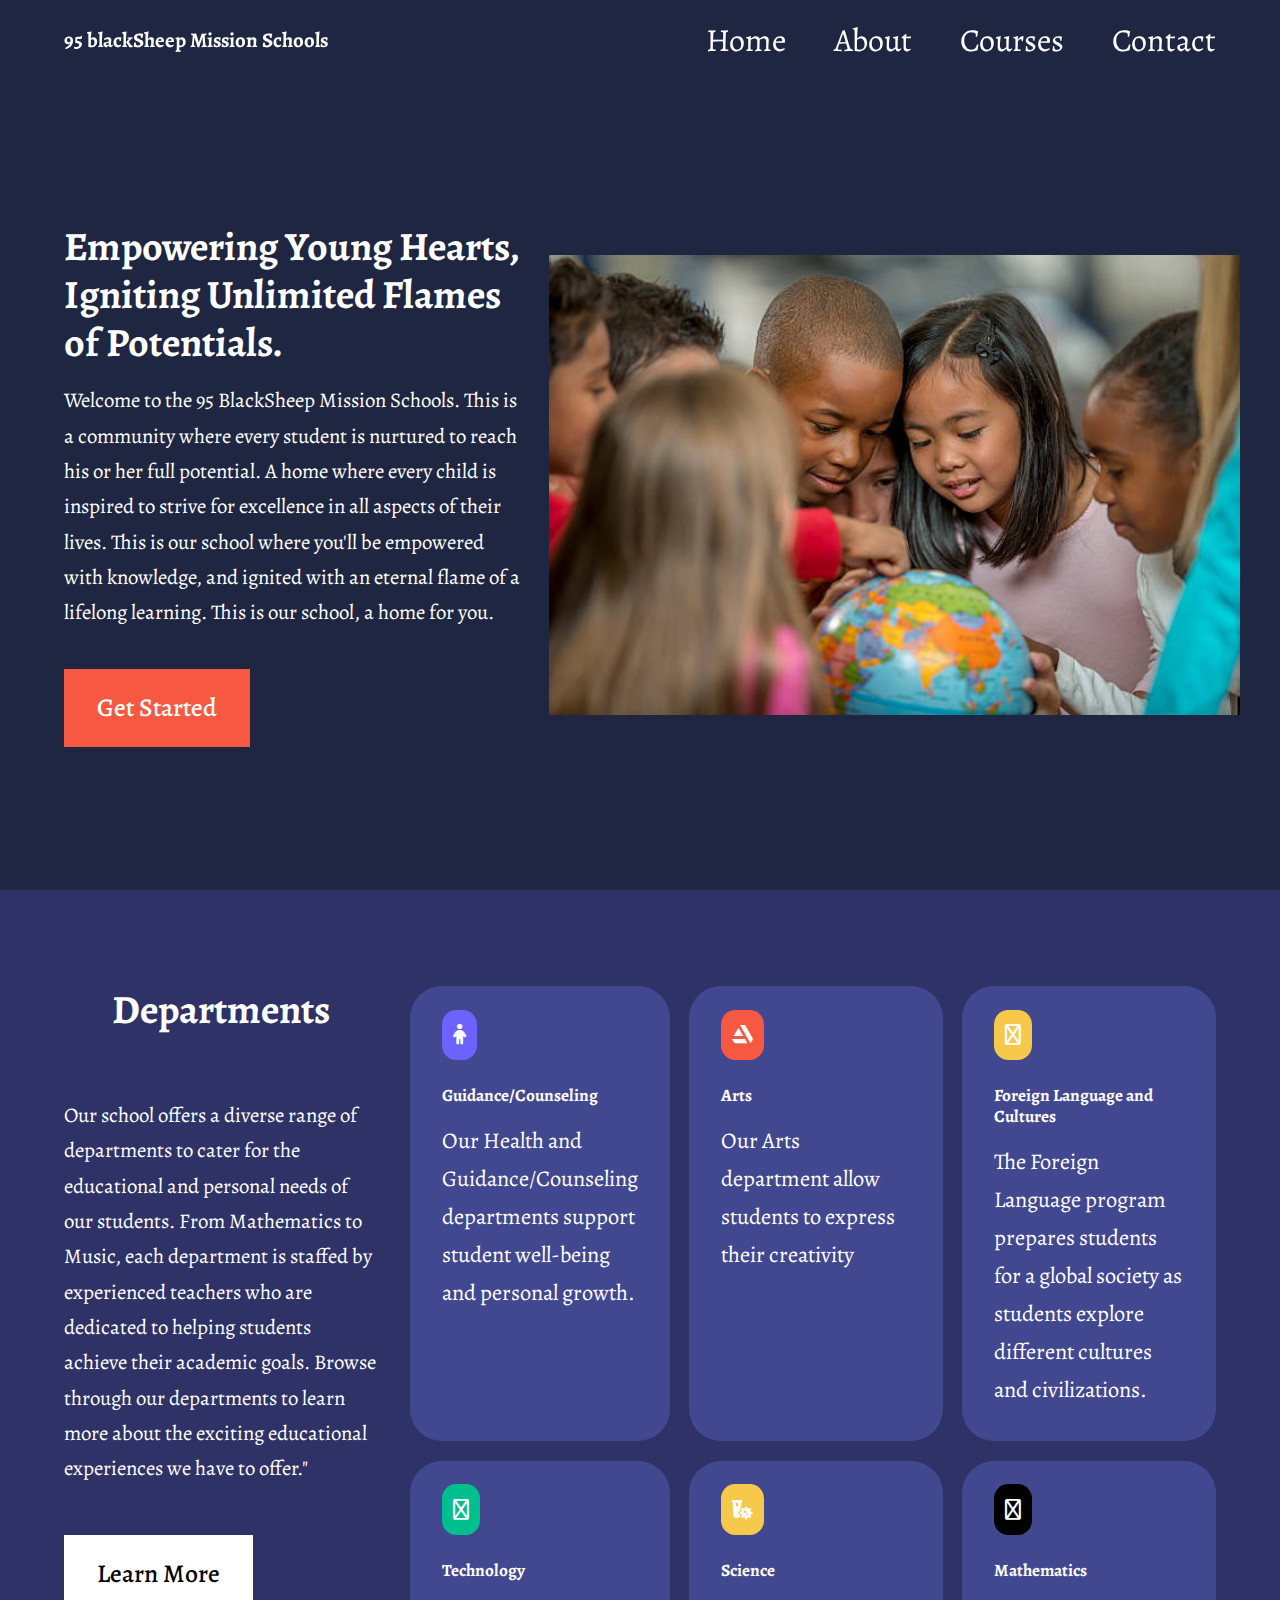
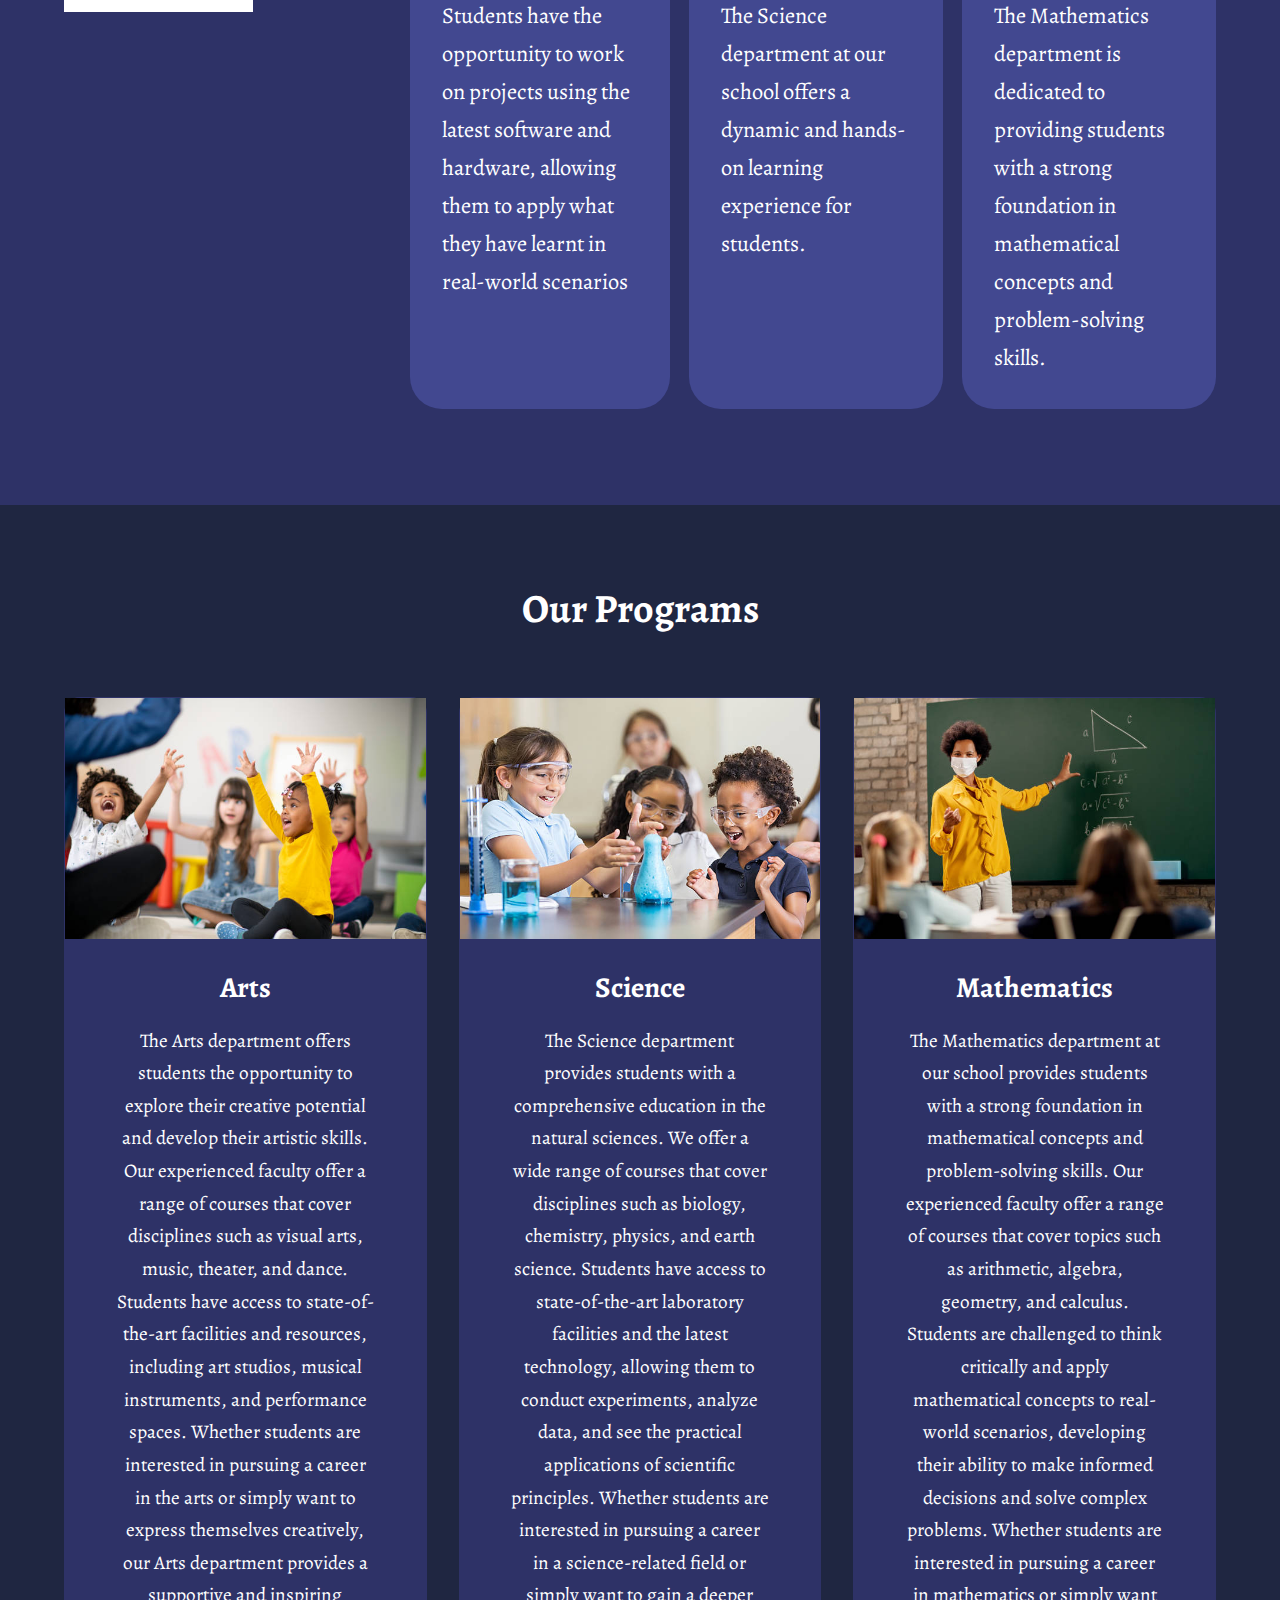
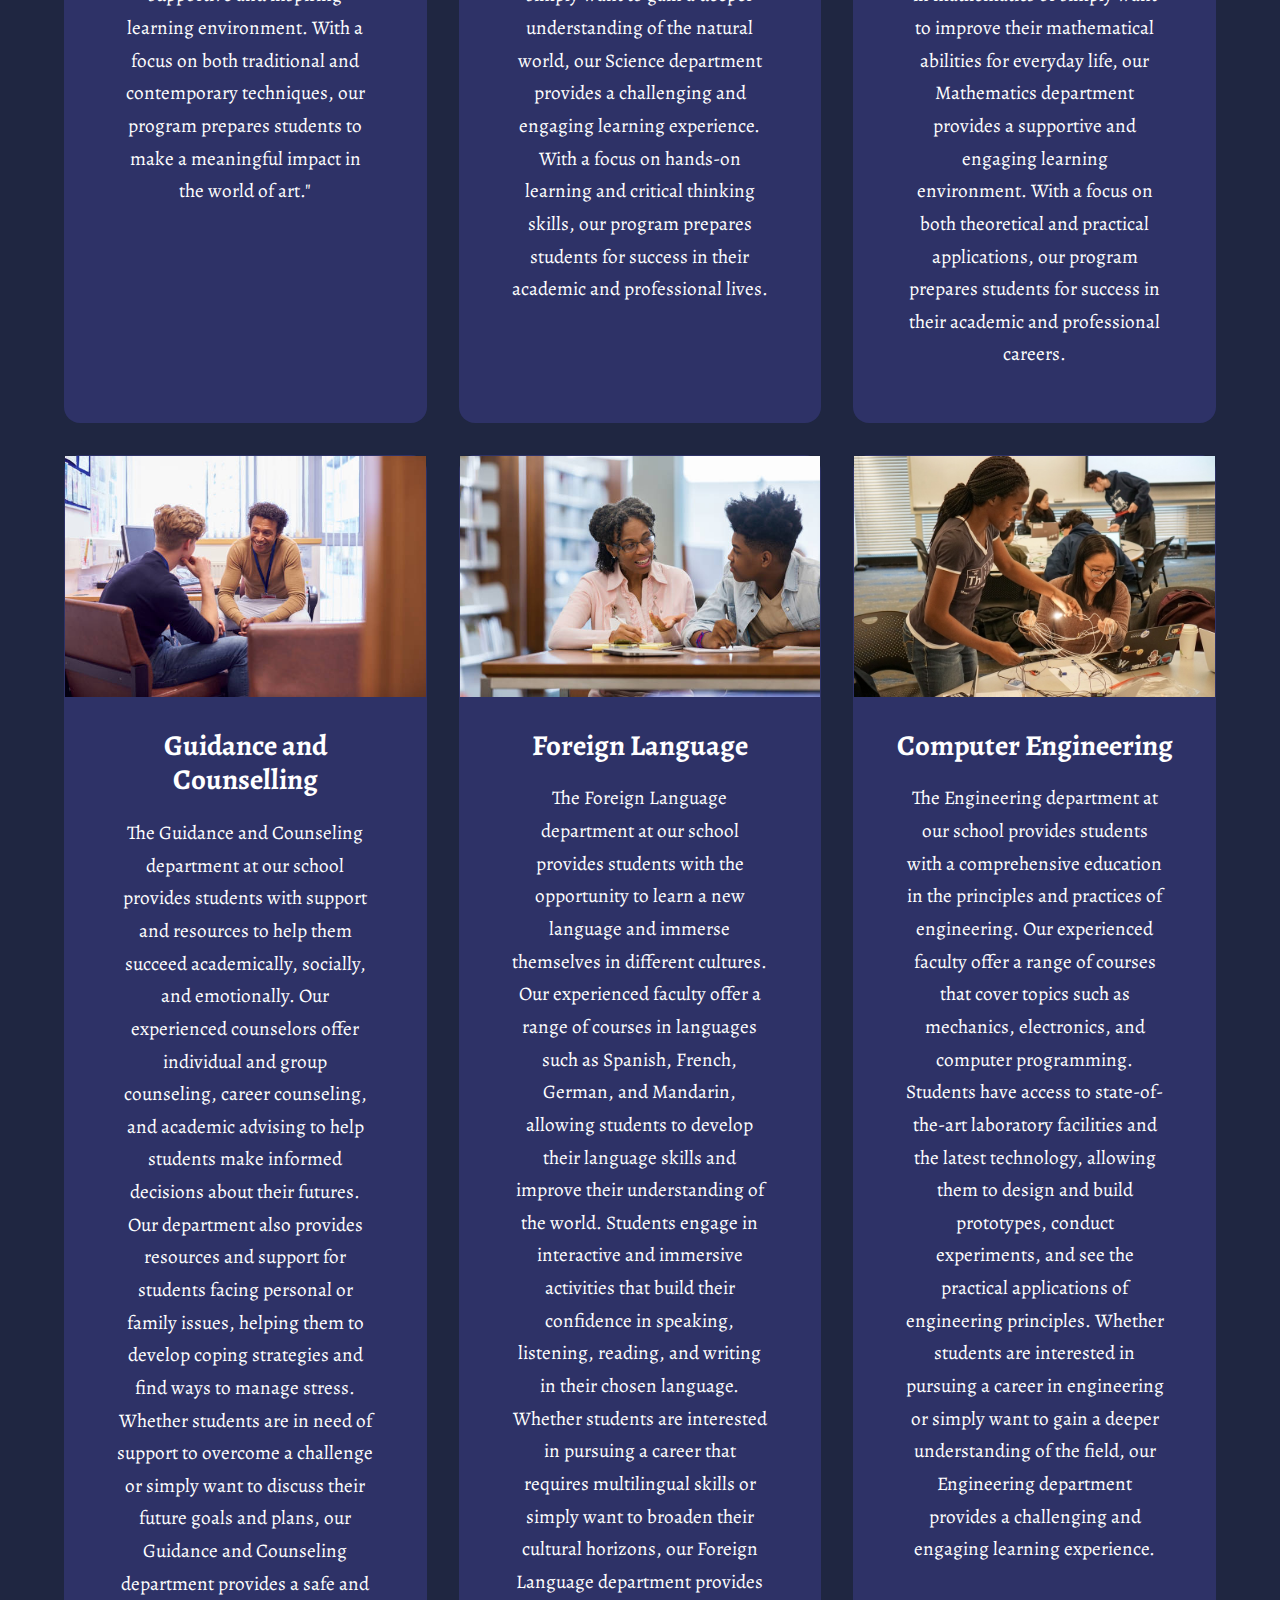
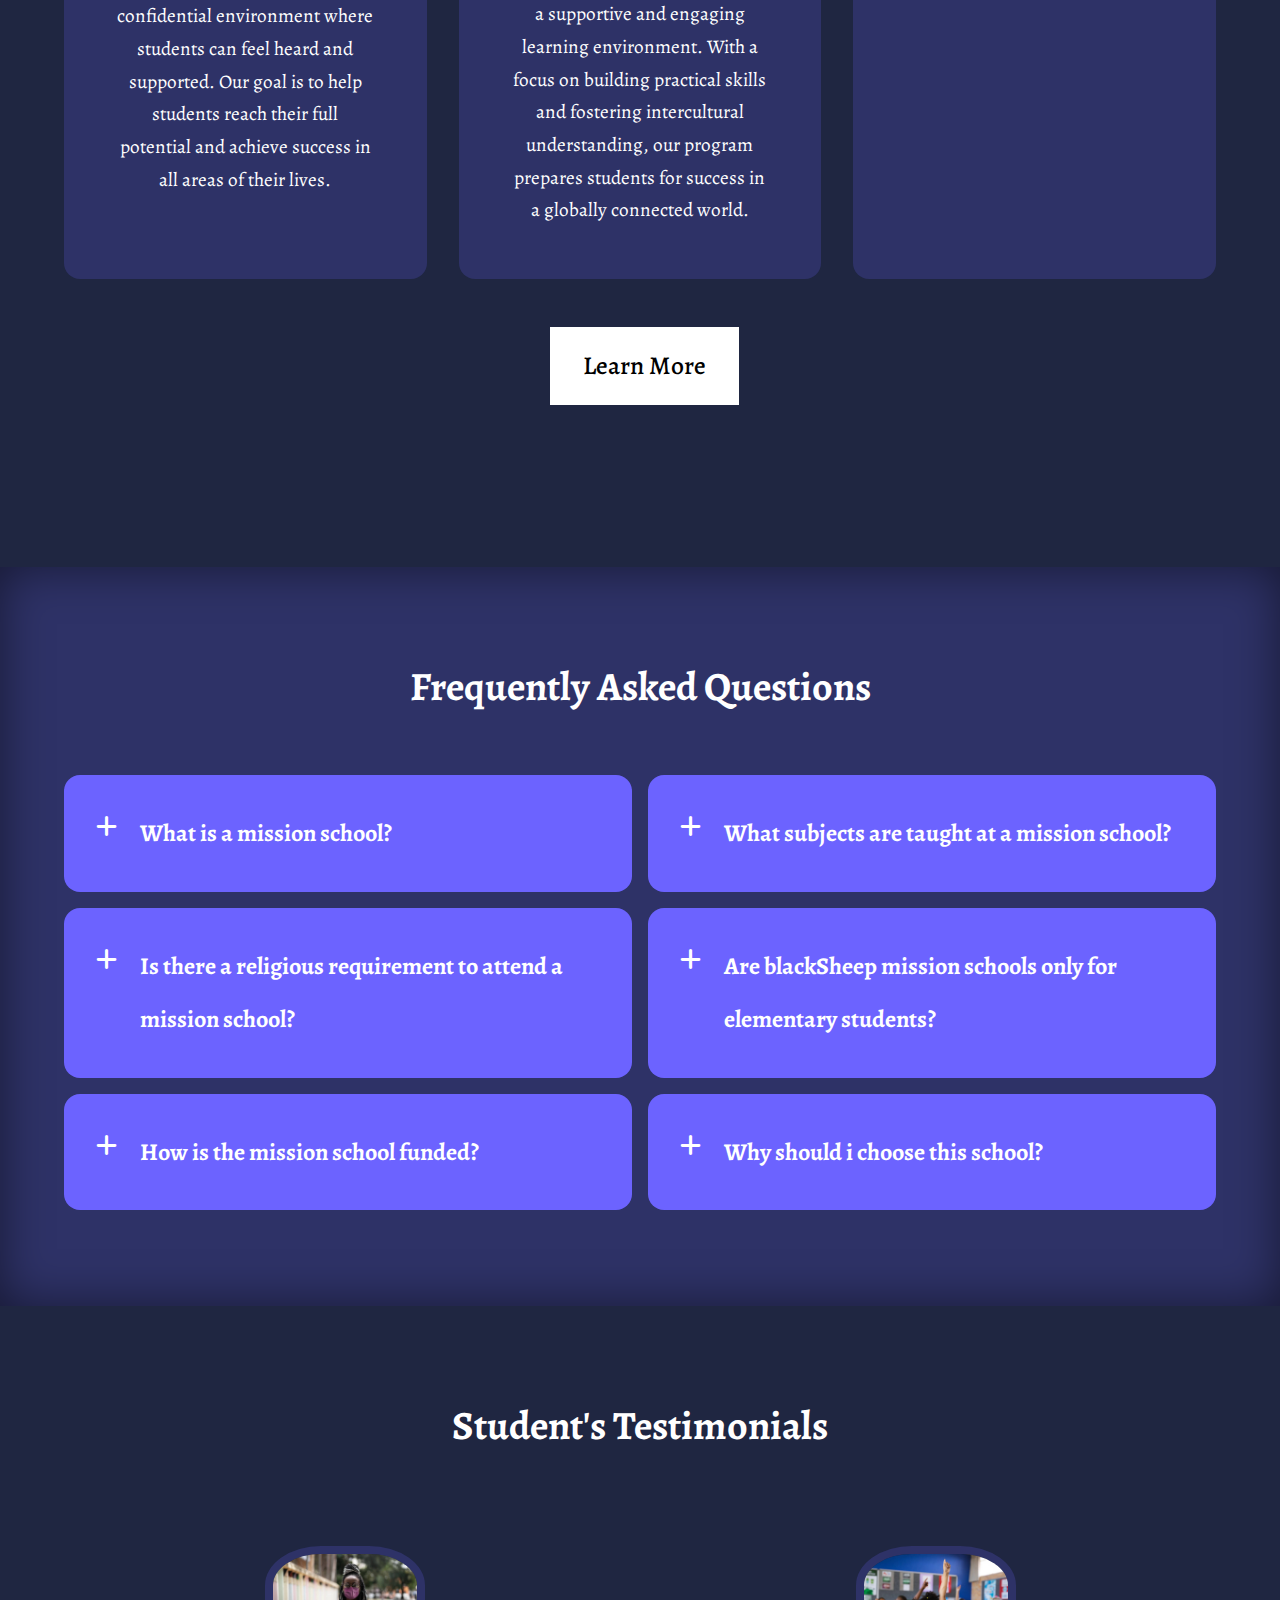
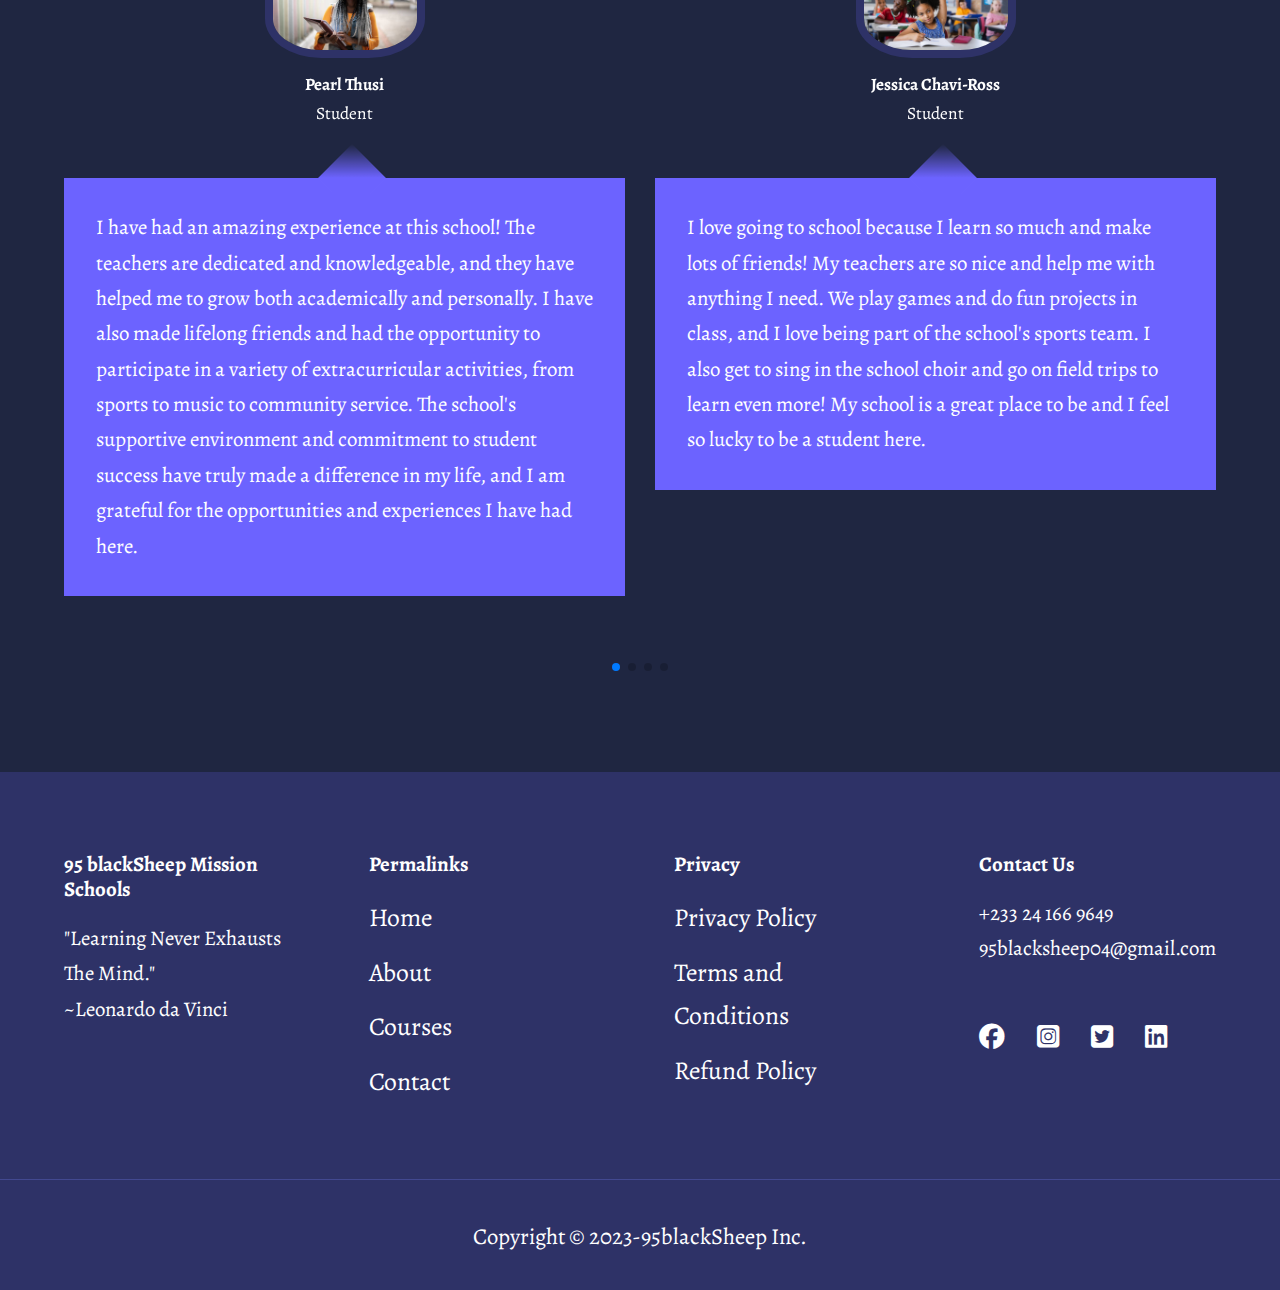
==== index.html @ 3730497f "Add files via upload" ====
<!DOCTYPE html>
<html lang="en">
    <head>
        <meta charset="UTF-8">
        <meta http-equiv="X-UA-Compatible" content="IE=edge">
        <meta name="viewport" content="width=device width", initial scale="1.0">


        <title>95 BlackSheep Mission Schools</title>




        <!--Link Pane-->

        <!-- Cdn from Fontawesome.com --> 
        <link rel="stylesheet" href="https://cdnjs.cloudflare.com/ajax/libs/font-awesome/6.2.1/css/all.min.css">
    
        <!--GOOGLE FONTS-->
        <link rel="preconnect" href="https://fonts.googleapis.com">
        <link rel="preconnect" href="https://fonts.gstatic.com" crossorigin>
        <link href="https://fonts.googleapis.com/css2?family=Alegreya:ital,wght@0,400;0,500;0,600;0,700;0,900;1,400;1,500;1,600;1,700;1,900&display=swap" rel="stylesheet">

        <!--Css Link-->
        <link rel="stylesheet" href="./css/styles.css">
        
        <!--Testimonial Swiper effect cdn-->
        <link
        rel="stylesheet"
        href="https://cdn.jsdelivr.net/npm/swiper@8/swiper-bundle.min.css"
        />
    </head>





    <body>

        <!--Navigation Bar Pane-->
        <nav>
            <div class="container nav_container">
                <a href="index.html"><h4>95 blackSheep Mission Schools</h4></a>
                <ul class="nav_menu">
                    <li><a href="index.html">Home</a></li>
                    <li><a href="about.html">About</a></li>
                    <li><a href="courses.html">Courses</a></li>
                    <li><a href="contact.html">Contact</a></li>
                </ul>

                <!--Icons from fontawesome.com for mobile and tablet views-->
                <button id="open-menu-btn"><i class="fa-solid fa-ellipsis-vertical"></i></button>
                <button id="close-menu-btn"><i class="fa-sharp fa-solid fa-xmark"></i></i></button> 
            </div>
        </nav>


        <!--Header-->
        <header>
            
                <div class="container header_container">

                    <!--Left side Header-->
                    <div class="header_left">
                        <h2>Empowering Young Hearts, Igniting Unlimited Flames of Potentials.</h2>

                        <p>
                            Welcome to the 95 BlackSheep Mission Schools. This is a community
                            where every 
                            student is nurtured to reach his
                            or her full potential. A home where every child is inspired to strive for 
                            excellence in all aspects of their lives. This is our school where you'll
                            be   
                            empowered with knowledge, and ignited with an eternal
                            flame of a lifelong learning.
                            This is our school, a home for you.
                        </p>

                        <a href="about.html" class="btn btn-primary">Get Started</a>
                    </div> 


                <!--Right side Header-->
                <div class="header_right">
                    <div class="header_right-image">
                        <img src="./images/s.jpg">
                    </div>
                </div>

            </div>
        </header>
        
        
        

        <!--Departments-->

        <section class="departments">

            <div class="container departments_container">
                <div class="departments_left">
                    <h2>Departments</h2>
                    <p>
                        Our school offers a diverse range of departments to cater for the educational 
                        and personal needs of our students. From Mathematics to Music, 
                        each department is 
                        staffed by experienced teachers who are dedicated to helping students 
                        achieve their academic goals.
                        Browse through our departments to learn more about the exciting 
                        educational experiences we have to offer."
                    </p>
                    <a href="deptExt.html" class="btn">Learn More</a>
                </div>
                
                <!--Department left side-->
                <div class="departments_right">

                    <article class="department">
                        <span class="department_icon"><i class="fa-solid fa-child"></i></span>
                        <h5>Guidance/Counseling</h5>
                        <p>Our Health and Guidance/Counseling departments 
                            support student well-being and personal growth.</p>
                    </article>
                    
                    <article class="department">
                        <span class="department_icon"><i class="fa-brands fa-artstation"></i></span>
                        <h5>Arts</h5>
                        <p>Our Arts department allow students 
                            to express their creativity</p>
                    </article>
                    
                    <article class="department">
                        <span class="department_icon"><i class="fa-regular fa-language"></i></span>
                        <h5>Foreign Language and Cultures</h5>
                        <p>The Foreign Language program prepares students for a 
                            global society as students explore different cultures and
                            civilizations. </p>
                    </article>
                    
                    <article class="department">
                        <span class="department_icon"><i class="fa-regular fa-microchip"></i></span>
                        <h5>Technology</h5>
                        <p>Students have the opportunity to work on projects using the latest 
                            software and
                            hardware, allowing them to apply what they 
                            have learnt in real-world scenarios</p>
                    </article>
                    
                    <article class="department">
                        <span class="department_icon"><i class="fa-solid fa-vial-virus"></i></span>
                        <h5>Science</h5>
                        <p>The Science department at our school 
                            offers a dynamic and hands-on learning experience 
                            for students.</p>
                    </article>
                    
                    <article class="department">
                        <span class="department_icon"><i class="fa-regular fa-less-than-equal"></i></span>
                        <h5>Mathematics</h5>
                        <p>The Mathematics department is dedicated 
                            to providing students with 
                            a strong foundation in mathematical concepts 
                            and problem-solving skills.</p>
                    </article>
                    
                </div>
            </div>
        </section>


                <!--Programs pane -->
        <section class="programs">
            <h2>Our Programs</h2>


            <div class="container programs_container">



                <article class="program">
                    <div class="program_image">
                        <img src="./images/sh.JPG">
                    </div>  
                    <div class="program_info">
                    <h3>Arts</h3>
                    <p>
                        The Arts department offers students the 
                        opportunity to explore their creative potential and 
                        develop their artistic skills. Our experienced faculty 
                        offer a range of courses that cover disciplines such as visual arts, 
                        music, theater, and dance. Students have access to state-of-the-art facilities 
                        and resources, including art studios, musical instruments, and performance spaces. 
                        Whether students are interested in pursuing a career in the arts or simply want to express 
                        themselves creatively, our Arts department provides a supportive and inspiring 
                        learning environment. With a focus on both traditional and contemporary techniques, 
                        our program prepares students to make a meaningful impact in the world of art."
                    </p>
                    </div>
                </article>

                <article class="program">
                    <div class="program_image">
                        <img src="./images/sci.JPG">
                    </div>
                    <div class="program_info">
                        <h3>Science</h3>
                    <p>The Science department provides students with 
                        a comprehensive education in the natural sciences. 
                       We offer a wide range of courses that cover 
                        disciplines such as biology, chemistry, physics, and earth science. 
                        Students have access to state-of-the-art laboratory facilities and the 
                        latest technology, allowing them to conduct experiments, analyze data, 
                        and see the practical applications of scientific principles. 
                        Whether students are interested in pursuing a career in a science-related 
                        field or simply want to gain a deeper understanding of the natural world, 
                        our Science department provides a challenging and engaging learning experience. 
                        With a focus on hands-on learning and critical thinking skills, our program prepares 
                        students for success in their academic and professional lives.</p>
                    </div>
                </article>

                <article class="program">
                    <div class="program_image">
                        <img src="./images/t2.JPG">
                    </div>
                    <div class="program_info">
                        <h3>Mathematics</h3>
                    <p>The Mathematics department at our school provides students 
                        with a strong foundation in mathematical concepts and problem-solving 
                        skills. Our experienced faculty offer a range of courses that cover topics 
                        such as arithmetic, algebra, geometry, and calculus. Students are challenged 
                        to think critically and apply mathematical concepts to real-world scenarios, 
                        developing their ability to make informed decisions and solve complex problems. 
                        Whether students are interested in pursuing a career in mathematics or simply want to 
                        improve their mathematical abilities for everyday life, our Mathematics department provides 
                        a supportive and engaging learning environment. With a focus on both theoretical and practical 
                        applications, our program prepares students for success in their academic and professional 
                        careers.</p>
                    </div>
                </article> 

                <article class="program">
                    <div class="program_image">
                        <img src="./images/ts6.JPG">
                    </div>
                    <div class="program_info">
                    <h3>Guidance and Counselling</h3>
                    <p>The Guidance and Counseling department at our school 
                        provides students with support and resources to help them 
                        succeed academically, socially, and emotionally. Our experienced 
                        counselors offer individual and group counseling, career counseling, 
                        and academic advising to help students make informed decisions about their 
                        futures. Our department also provides resources and support for students facing 
                        personal or family issues, helping them to develop coping strategies and find ways 
                        to manage stress. Whether students are in need of support to overcome a challenge or 
                        simply want to discuss their future goals and plans, our Guidance and Counseling department 
                        provides a safe and confidential environment where students can feel heard and supported. 
                        Our goal is to help students reach their full potential and achieve success in all areas of 
                        their lives.</p>
                    </div>
                </article>
                
                <article class="program">
                    <div class="program_image">
                        <img src="./images/ts4.JPG">
                    </div>
                    <div class="program_info">
                    <h3>Foreign Language</h3>
                    <p>The Foreign Language department at our school provides students 
                        with the opportunity to learn a new language and immerse themselves 
                        in different cultures. Our experienced faculty offer a range of courses 
                        in languages such as Spanish, French, German, and Mandarin, allowing students 
                        to develop their language skills and improve their understanding of the world. 
                        Students engage in interactive and immersive activities that build their confidence in 
                        speaking, listening, reading, and writing in their chosen language. Whether students are 
                        interested in pursuing a career that requires multilingual skills or simply want to broaden 
                        their cultural horizons, our Foreign Language department provides a supportive and engaging 
                        learning environment. With a focus on building practical skills and fostering intercultural 
                        understanding, our program prepares students for success in a globally connected world.</p>
                    </div>
                </article>


                <article class="program">
                    <div class="program_image">
                        <img src="./images/eng.JPG">
                    </div>

                    <div class="program_info">
                        <h3>Computer Engineering</h3>
                    <p>The Engineering department at our school provides 
                        students with a comprehensive education in the principles 
                        and practices of engineering. Our experienced faculty offer a 
                        range of courses that cover topics such as 
                        mechanics, electronics, and computer programming. 
                        Students have access to state-of-the-art laboratory 
                        facilities and the latest technology, allowing 
                        them to design and build prototypes, conduct experiments, 
                        and see the practical applications of 
                        engineering principles. Whether students are 
                        interested in pursuing a career in engineering or 
                        simply want to gain a deeper understanding of the field, 
                        our Engineering department provides a challenging and engaging 
                        learning experience.</p>
                    </div>
                </article>
                
            </div>
        </section>
        
        <section class="proLrnMore">
            <div class="container proLrnMore_container">
                <div class="pro">
                    <a href="deptExt.html" class="btn">Learn More</a>
                </div>

            </div>
           
        </section>


        <!--Frequently asked questions pane-->
        <section class="faqs">
            <h2>Frequently Asked Questions</h2>
            <div class="container faqs_container">

                <article class="faq">
                    <div class="faq_icon"><i class="fa-solid fa-plus"></i></div>
                    <div class="question_answer">
                    <h4>What is a mission school?</h4>
                    <p>
                        A mission school is a type of educational institution that is 
                        usually run by a religious organization or mission society, with 
                        the purpose of providing education and spreading religious beliefs.
                    </p>
                    </div>
                </article>
                
                <article class="faq">
                    <div class="faq_icon"><i class="fa-solid fa-plus"></i></div>
                    <div class="question_answer">
                        <h4>What subjects are taught at a mission school?</h4>
                        <p>
                            Mission schools typically offer a broad range of 
                            subjects, including traditional academic courses in 
                            subjects such as mathematics, science, history, and language arts, 
                            as well as religious education.
                            Our mission school aims at making quality working knowledge available to all.
                        </p>
                        </div>
                </article>

                <article class="faq">
                    <div class="faq_icon"><i class="fa-solid fa-plus"></i></div>
                    <div class="question_answer">
                        <h4>Is there a religious requirement to attend a mission school?</h4>
                        <p>
                            Even though some mission schools may have a religious requirement, we
                            are open to students of all religious backgrounds. It is worth noting that,
                            we take interest in the spiritual up-brining of our students but that notwithstanding, 
                            our students are not glued to a particular religion. 
                        </p>
                    </div>
                </article>
                
                <article class="faq">
                    <div class="faq_icon"><i class="fa-solid fa-plus"></i></div>
                    <div class="question_answer">
                        <h4>Are blackSheep mission schools only for elementary students?</h4>
                        <p>
                            No. We offer education for students of all ages, 
                            from preschool to high school. We also have boarding 
                            facilities for students who live far from the school.
                        </p>
                    </div>                 
                </article>

                <article class="faq">
                    <div class="faq_icon"><i class="fa-solid fa-plus"></i></div>
                    <div class="question_answer">
                        <h4>How is the mission school funded?</h4>
                        <p>
                            We are funded through a combination of sources, 
                            including tuition, donations, and grants. Often times, we receive
                            finding from the government as well.
                        </p>
                    </div> 
                </article>

                <article class="faq">
                    <div class="faq_icon"><i class="fa-solid fa-plus"></i></div>
                    <div class="question_answer">
                        <h4>Why should i choose this school?</h4>
                    <p>
                        Choosing a school for your child is one of the most 
                        important decisions you will make as a parent. When deciding on a school, 
                        it is important to consider several factors, including the school's academic 
                        programs, extracurricular activities, facilities, and overall culture. Some other 
                        important factors to consider are the school's reputation, its commitment to 
                        student safety, the qualifications and experience of its faculty and staff, 
                        and the school's approach to discipline and support. By selecting a school 
                        that aligns with your family's values and priorities, you can ensure that your 
                        child will receive a quality education that prepares them for success in both 
                        their academic and personal lives. Ultimately, the goal is to find a school 
                        that provides a nurturing and supportive environment where your child can 
                        grow and thrive.
                    </p>
                    </div>
                </article>
            </div>
        </section>




        <!--Testimonials Pane-->
        <section class="container testimonials_container mySwiper">
            <h2>Student's Testimonials</h2>
            <div class="swiper-wrapper">


                <article class="testimonial swiper-slide">
                    <div class="avatar">
                        <img src="./images/s1.JPG">
                    </div>
                
                    <div class="testimonial_info">
                        <h5>Pearl Thusi</h5>
                        <small>Student</small>
                    </div>
                    <div class="testimonial_body">
                        <p>
                            I have had an amazing experience at this school! The teachers are 
                            dedicated and knowledgeable, and they have helped me to grow 
                            both academically and personally. I have also made lifelong 
                            friends and had the opportunity to participate in a variety of 
                            extracurricular activities, from sports to music to community service. 
                            The school's supportive environment and commitment to student success 
                            have truly made a difference in my life, and I am grateful for 
                            the opportunities and experiences I have had here. 
            
                        </p>
                    </div>
                </article>


                <article class="testimonial swiper-slide">
                    <div class="avatar">
                        <img src="./images/s2.JPG">
                    </div>
                    <div class="testimonial_info">
                        <h5>Jessica Chavi-Ross</h5>
                        <small>Student</small>
                    </div>
                    <div class="testimonial_body">
                        <p>
                            I love going to school because I learn so much and make 
                            lots of friends! My teachers are so nice and help me with 
                            anything I need. We play games and do fun projects in class, 
                            and I love being part of the school's sports team. I also get to 
                            sing in the school choir and go on field trips to learn even more! 
                            My school is a great place to be and I feel so lucky to be a student 
                            here.
                        </p>
                    </div>
                </article>
                

                <article class="testimonial swiper-slide">
                    <div class="avatar">
                        <img src="./images/t4.JPG">
                    </div>
                    <div class="testimonial_info">
                        <h5>Chanice Johnson</h5>
                        <small>Alumni</small>
                    </div>
                    <div class="testimonial_body">
                        <p>
                            I am proud to be an alumni of this school. 
                            The education I received here not only prepared me academically, 
                            but also instilled in me a love of learning and a strong work ethic. 
                            The teachers were dedicated and challenged us to think critically, 
                            which has served me well in my career as a data scientist. 
                            I am grateful for the foundation 
                            and opportunities provided by this school and highly recommend it 
                            to anyone seeking a well-rounded education.
                        </p>
                    </div>
                </article>
                
                
                <article class="testimonial swiper-slide">
                    <div class="avatar">
                        <img src="./images/ts6.JPG">
                    </div>
                    <div class="testimonial_info">
                        <h5>Paul McClin</h5>
                        <small>Alumni</small>
                    </div>
                    <div class="testimonial_body">
                        <p>
                            I'm proud to be both a teacher and an alumna of this school. 
                            The education and experiences I gained here have shaped me into 
                            the person and educator I am today. It's a privilege to give back and 
                            be a part of shaping the future of our students.
                        </p>
                    </div>
                </article>
                
                
                <article class="testimonial swiper-slide">
                    <div class="avatar">
                        <img src="./images/ts2.JPG">
                    </div>
                    <div class="testimonial_info">
                        <h5>James Gunner</h5>
                        <small>Tutor</small>
                    </div>
                    <div class="testimonial_body">
                        <p>
                            As a male teacher at 95 blackSheep Mission Schools, 
                            I have been consistently impressed by the level of support 
                            and encouragement I receive from the administration, fellow 
                            faculty members, and students. The school's commitment to providing 
                            a safe and inclusive learning environment for all is a key factor i
                            n my enjoyment of teaching here.
                        </p>
                    </div>
                </article>
            </div>
            <div class="swiper-pagination"></div>
        </section>


        <!--Footer pane-->
        <footer>

            <div class="container footer_container">
                <div class="footer_1">
                    <a href="index.html" class="footer_logo"><h4>95 blackSheep Mission Schools</h4></a>
                    <p>
                        "Learning Never Exhausts The Mind."
                    </p>
                    <p>~Leonardo da Vinci</p>
                </div>
                
                <div class="footer_2">
                    <h4>Permalinks</h4>
                    <ul class="permalinks">
                        <li><a href="index.html">Home</a></li>
                        <li><a href="about.html">About</a></li>
                        <li><a href="courses.html">Courses</a></li>
                        <li><a href="contact.html">Contact</a></li>
                    </ul>
                </div>
                
                <div class="footer_3">
                    <h4>Privacy</h4>
                    <ul class="privacy">
                        <li><a href="#">Privacy Policy</a></li>
                        <li><a href="#">Terms and Conditions</a></li>
                        <li><a href="#">Refund Policy</a></li>
                    </ul>
                </div>

                <div class="footer_4">
                    <h4>Contact Us</h4>
                <div>
                <p> +233 24 166 9649 </p>
                <p> 95blacksheep04@gmail.com </p>
                </div>

                <!--icons from fontawesome.com for footer-->
                <ul class="footer_socials">
                    <li>
                        <a href="#"><i class="fa-brands fa-facebook"></i></a>
                    </li>
                    <li>
                        <a href="#"><i class="fa-brands fa-square-instagram"></i></a>
                    </li>
                    <li>
                        <a href="#"><i class="fa-brands fa-square-twitter"></i></a>
                    </li>
                    <li>
                        <a href="#"><i class="fa-brands fa-linkedin"></i></a>
                    </li>
                </ul>

                </div>
            </div>
            
            <!--Footer copyright-->
            <div class="footer_copyright">
                <small>Copyright &copy 2023-95blackSheep Inc.</small>
            </div>

        </footer> 



        <!--Link for swiper js from swiperjs.com-->
        <script src="https://cdn.jsdelivr.net/npm/swiper@8/swiper-bundle.min.js"></script>

        <script src="./main.js"></script>
        
        <script>
            var swiper = new Swiper(".mySwiper", {
            slidesPerView: 1,
            spaceBetween: 30,
            pagination: {
                el: ".swiper-pagination",
                clickable: true,
            },

              // when window width >= 600px
            breakpoints: {
                    600: {
                        slidesPerView: 2
                    }
            }
            });
        </script>

    </body>
</html>
---- css/styles.css ----
/*  changes to all codes on the page using select all ('*')*/
* {
    margin: 0;
    padding:0;
    border: 0;
    outline: 0;
    text-decoration: none;
    list-style: none;
    box-sizing: border-box;  
}

/*  variables for colors */

:root {
    --color-primary: #6c63ff;
    --color-success: #00bf8e;
    --color-warning: #f7c94b;
    --color-danger: #f75842;
    --color-danger-variant: rgba(247, 88, 66, 0.4);
    --color-white: #fff;
    --color-light: rgba(255, 255, 255, 0.7);
    --color-black: #000;
    --color-bg: #1f2641;
    --color-bg1: #2e3267;
    --color-bg2: #424890;


    /*  variables for page sizes for pcs, tablets,and phones */

    --container-width-lg: 90%;
    --container-width-md: 94%;
    --container-width-sm: 94%;

    /*  variables for transitions */

    --transition: all 0.8s ease;

}

body {
    font-family: 'Alegreya', serif;
    line-height: 1.7;
    color: var(--color-white);
    background: var(--color-bg);
}

.container {
    width: var(--container-width-lg);
    margin: 0 auto;
    font-size: 1.3rem;
}

section {
    padding: 6rem 0;
}

section h2 {
    text-align: center;
    margin-bottom: 4rem;

}

/* line height for all font sizes */
h1,
h2,
h3,
h4,
h5 {
    line-height: 1.2;
}

/* various font sizes */
h1 {
    font-size: 3rem;
}
h2 {
    font-size: 2.5rem;
}
h3 {
    font-size: 1.8rem;
}
h4 {
    font-size: 1.3rem;
}


/* text  */

a {
    color: var(--color-white);
    font-size: 1.6rem;
}

img {
    width: 100%;
    display: block;
    object-fit: cover;
}

.btn {
    display: inline-block;
    background: var(--color-white);
    color: var(--color-black);
    padding: 1rem 2rem;
    border: 1px solid transparent;
    font-weight: 500;
    transition: var(--transition);
}

.btn:hover {
    background: transparent;
    color: var(--color-white);
    border-color: var(--color-white);
}

.btn-primary {
    background: var(--color-danger);
    color: var(--color-white);
}

/* Nave Bar */

nav {
    background: transparent;
    width: 100vw;
    height: 5rem;
    position: fixed;
    top: 0;
    z-index: 11;
}

/* change navbar scroll-type with js */
.window-scroll {
    background: var(--color-bg1);
    box-shadow: 0 1rem 2rem rgba(0, 0, 0, 0.2);
}

.nav_container {
    height: 100%;
    display: flex;
    justify-content: space-between;
    align-items: center;
}


/* remove open and close button from pc view mode */
nav button{
    display: none;
}

/* nav bar contents */
.nav_menu {
    display: flex;
    align-items: center;
    gap: 3rem;

}

/* nav bar texts */
.nav_menu a {
    font-size: 2rem;
    transition: var(--transition);
}

.nav_menu a:hover {
    color: var(--color-bg);
}

/* header */

header {
    position: relative;
    top: 5rem;
    overflow: hidden;
    height: 90vh;
    margin-bottom: 5rem;
}
.header_container {
    display: grid;
    grid-template-columns: 40% 60%;
    align-items: center;
    gap: 1.5rem;
    height: 100%;

}
/* left header texts edits */
.header_left p {
    margin: 1rem 0 2.4rem;
}



/* Departments */
.departments {
    background: var(--color-bg1);

}
.departments h1 {
    line-height: 1;
    margin-bottom: 3rem;
}

.departments_container {
    display: grid;
    grid-template-columns: 30% 70%;
    /* gap: 3rem; */
}
.departments_left {
    margin-right: 2rem;
}
.departments_left p {
    margin: 1rem 0 3rem;
}

.departments_right {
    display: grid;
    grid-template-columns: repeat(3, 1fr);
    gap: 1.2rem;
}

/* various depts on the right */
.department {
    background: var(--color-bg2);
    padding: 2rem;
    border-radius: 2rem;
    transform: var(--transition);
    
}
.department:hover {
    box-shadow: 0 3rem 3rem rgba(0, 0, 0, 0.2);
    z-index: 1;
}

/* category right small icons color edit */
.department:nth-child(2) .department_icon {
    background: var(--color-danger);
}

.department:nth-child(3) .department_icon {
    background: var(--color-warning);
}

.department:nth-child(4) .department_icon {
    background: var(--color-success);
}

.department:nth-child(5) .department_icon {
    background: var(--color-warning);
}

.department:nth-child(6) .department_icon {
    background: var(--color-black);
}

.department:nth-child(7) .department_icon {
    background: var(--color-danger);
}

.department:nth-child(8) .department_icon {
    background: var(--color-warning);
}

.department_icon {
    background: var(--color-primary);
    padding: 0.7rem;
    border-radius: 0.9rem;
}
.department h5 {
    margin: 2rem 0 1rem;
}
.department p {
    font-size: 1.4rem;
}




/* Programs Pane*/
.title_container {
    margin-bottom: 0.1;
    
}
.title {
    align-items: center;
  
}
.title p {
    font-size: 1.5rem;
    text-align: center;
    margin-top: 0.5rem;
}
.programs {
    margin-top: -1rem;

}

.programs_container {
    display: grid;
    grid-template-columns: repeat(3, 1fr);
    gap: 2rem;

}

/* individual program boxes */
.program {
    background: var(--color-bg1);
    text-align: center;
    border: 1px solid transparent;
    transition: var(--transition);
    border-radius: 1rem;
}

.program:hover {
    background: transparent;
    border-color: var(--color-primary);
}

.program_info {
    padding: 2rem;
}
.program_info p {
    margin: 1.2rem;
    font-size: 1.2rem;
}

.proLrnMore_container {
 
    margin-top: -9rem;
    margin-bottom: 0.1rem;
    margin-right: -33%;
}


/*faqs*/

.faqs {
    background: var(--color-bg1);
    box-shadow: inset 0 0 3rem rgba(0, 0, 0, 0.5);
}
.faqs_container {
    display: grid;
    grid-template-columns: 1fr 1fr;
    gap: 1rem;
}

.faq {
    padding: 2rem;
    display: flex;
    align-items: center;
    gap: 1.4rem;
    height: fit-content;
    background: var(--color-primary);
    cursor: pointer;
    border-radius: 1rem;
}
.faq h4 {
    font-size: 1.5rem;
    line-height: 2.2;
}

.faq_icon {
    align-self: flex-start;
    font-size: 1.5rem;
}
.faq p {
    margin: 0.8rem;
    display: none;
}

.faq.open p {
    display: block;
}



 /* testimonials */
.testimonials_container {
    overflow-x: hidden;
    position: relative;
    margin-bottom: 5rem;
 
    

}
.testimonial {
    padding-top: 2rem;
    font-size: 1.3rem;

}

.avatar {
    width: 10rem;
    border-radius: 35%;
    overflow: hidden;
    margin: 0 auto 1rem;
    border: 0.5rem solid var(--color-bg1);
}
.testimonial_info {
    text-align: center;
}

.testimonial_body {
    background: var(--color-primary);
    padding: 2rem;
    margin-top: 3rem;
    position: relative;
}

.testimonial_body::before {
    content: "";
    display: block;
    background: linear-gradient(135deg,transparent, 
        var(--color-primary), 
    var(--color-primary));
    width: 3rem;
    height: 3rem;
    position: absolute;
    left: 47%;
    top: -1.5rem;
    transform: rotate(45deg);
    
}



footer {
    background: var(--color-bg1);
    padding-top: 5rem;
    font-size: 1.5rem;
}

.footer_container {
    display: grid;
    grid-template-columns: repeat(4, 4fr);
    gap: 5rem;
}

.footer_container > div h4 {
    margin-bottom: 1.2rem;
}

.footer_1 p {
    margin: 1rem o 2rem;
}
footer ul li {
    margin-bottom: 0.7rem;
}

footer ul li a:hover{
    text-decoration: underline;
}

.footer_socials {
    display: flex;
    gap: 2rem;
    font-size: 2.5rem;
    margin-top: 2rem;
}

.footer_copyright {
    text-align: center;
    margin-top: 4rem;
    padding: 2rem 0;
    border-top: 1px solid var(--color-bg2);
    font-size: 1.7rem;
}








/* tablet */
@media screen and (max-width: 1024px) {
    .container {
        width: var(--container-width-md);
        margin: auto;
    }
    h1{
        font-size: 2rem;
    }
    h2 {
        font-size: 2.5rem;
    }
    h3 {
        font-size: 1.5rem;
    }
    h4{
        font-size: 2rem;
    }
    
    /* nave bar */
    nav button {
        display: inline-block;
        background: transparent;
        font-size: 4rem;
        color: var(--color-white);
        cursor: pointer;
        
    }
    
    nav button#close-menu-btn {
        display: none;
    }
    .nav_menu {
        position: fixed;
        top: 5rem;
        right: 5%;
        height: fit-content;
        width: 17rem;
        flex-direction: column;
        gap: 0;
        display: none;

    }
    .nav_menu li {
        width: 100%;
        height: 5.8; 
    }

    .nav_menu li a {
        background: var(--color-primary);
        box-shadow: -4rem 6rem 10rem rgba(0, 0, 0, 0.6);
        width: 100%;
        height: 100%;
        display: grid;
        place-items: center;

    }
    .nav_menu li a:hover {
        background: var(--color-bg2);
        color: var(--color-white);
        
    }

    /* header */
    
    header {
        height: 70vh;
        margin-bottom: 0.3rem;
        grid-template-columns: 1fr;
        
    }
    .header_container {
        grid-template-columns: 1fr;
        text-align: center;
        margin-top: -1rem;
 
    }

    .header_left {
        margin-bottom: -8rem;
        }

    .header_right {
        margin-top: -1rem;
    }
    
    /* departments */
    .departments {
        height: auto;
    }
    .departments_container {
        grid-template-columns: 1fr;
        gap: 3rem;
    }

   
    .departments_right {
        grid-template-columns: repeat(2, 1fr);
    }


    /* our programs */
    .programs {
        margin-top: 0;
        font-size: 3rem;
    }

    .programs_container {
        grid-template-columns: 1fr;
        
    }
    

    /* faq */ 
    .faqs_container {
        grid-template-columns: 1fr;
    }
    .faq {
        padding: 1.5rem;
    }

    /*footer*/
    .footer_container {
        grid-template-columns: 1fr;
        text-align: center;
        gap: 2rem;
    }

    .footer_1 {
        
        margin-left: 0rem;
        text-align: left;
        margin-bottom: 4rem;
    }

    .footer_socials {
        justify-content: center;
        
    }
}
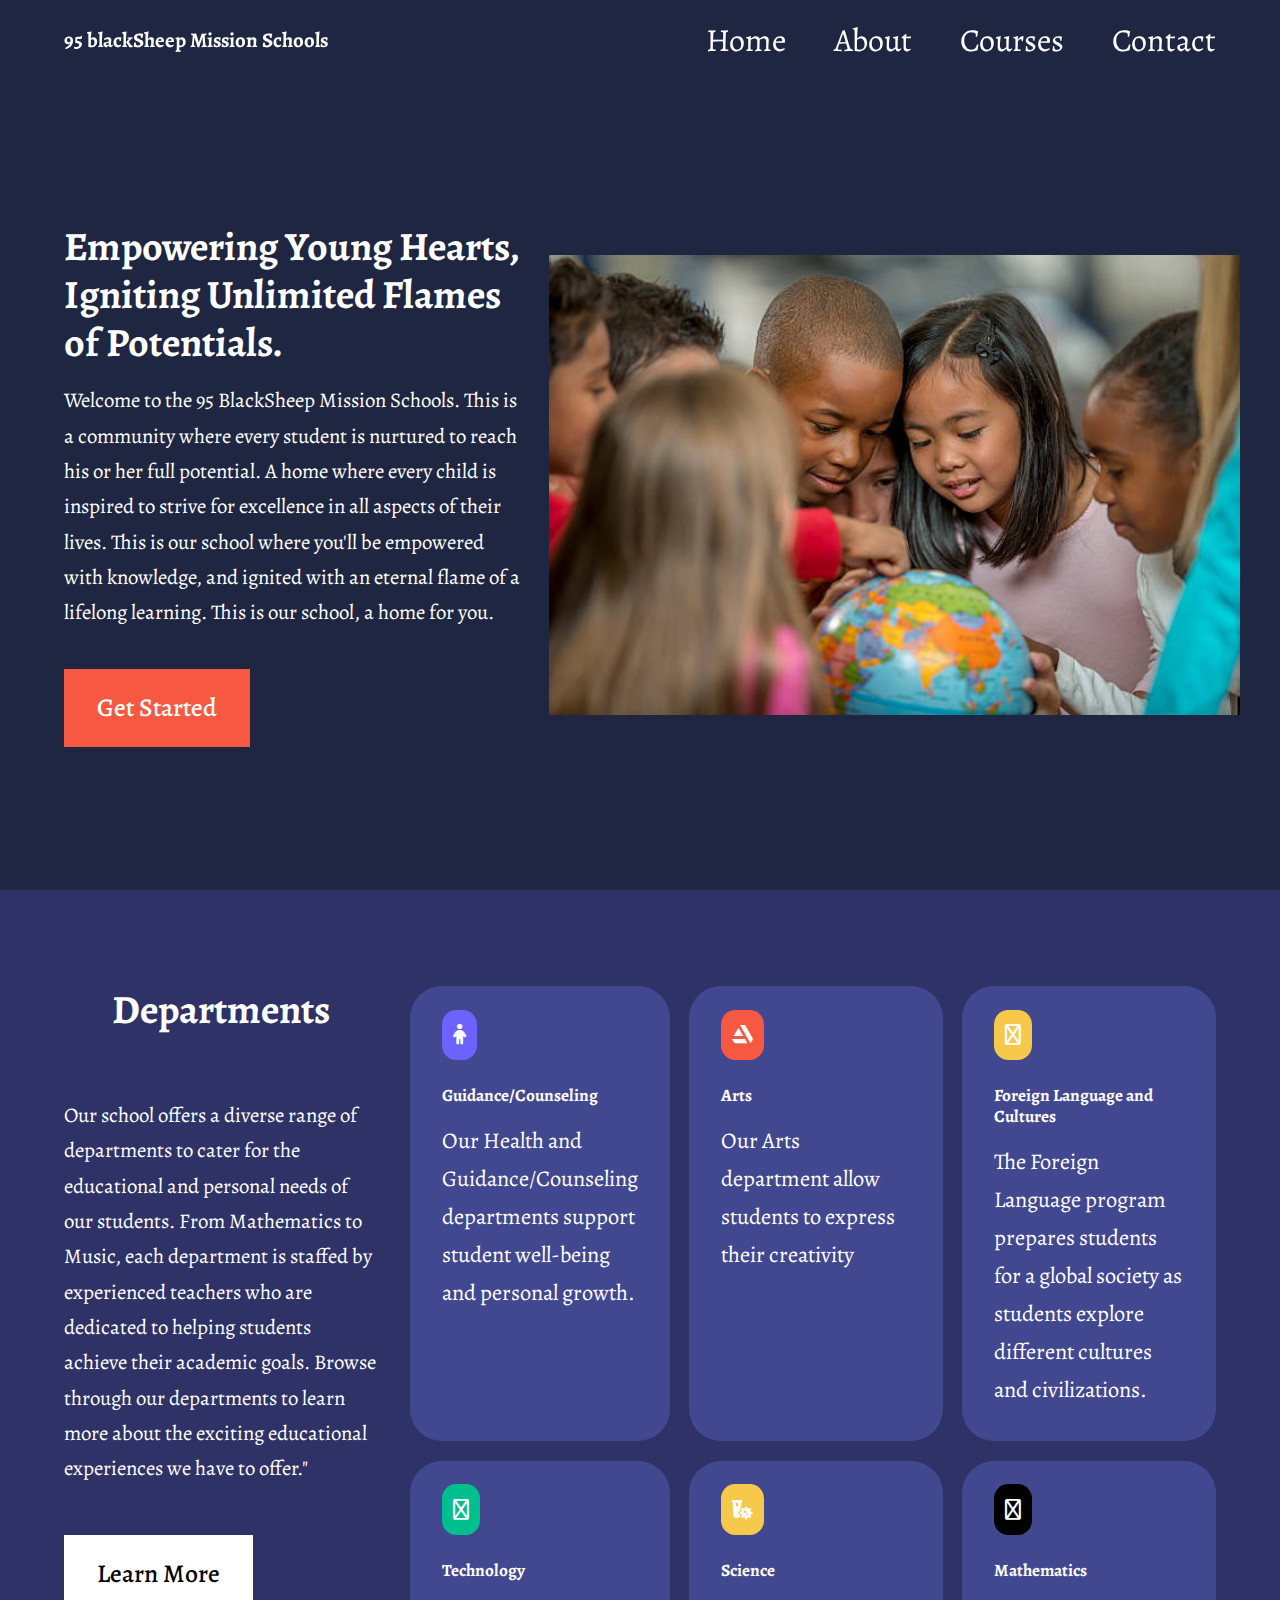
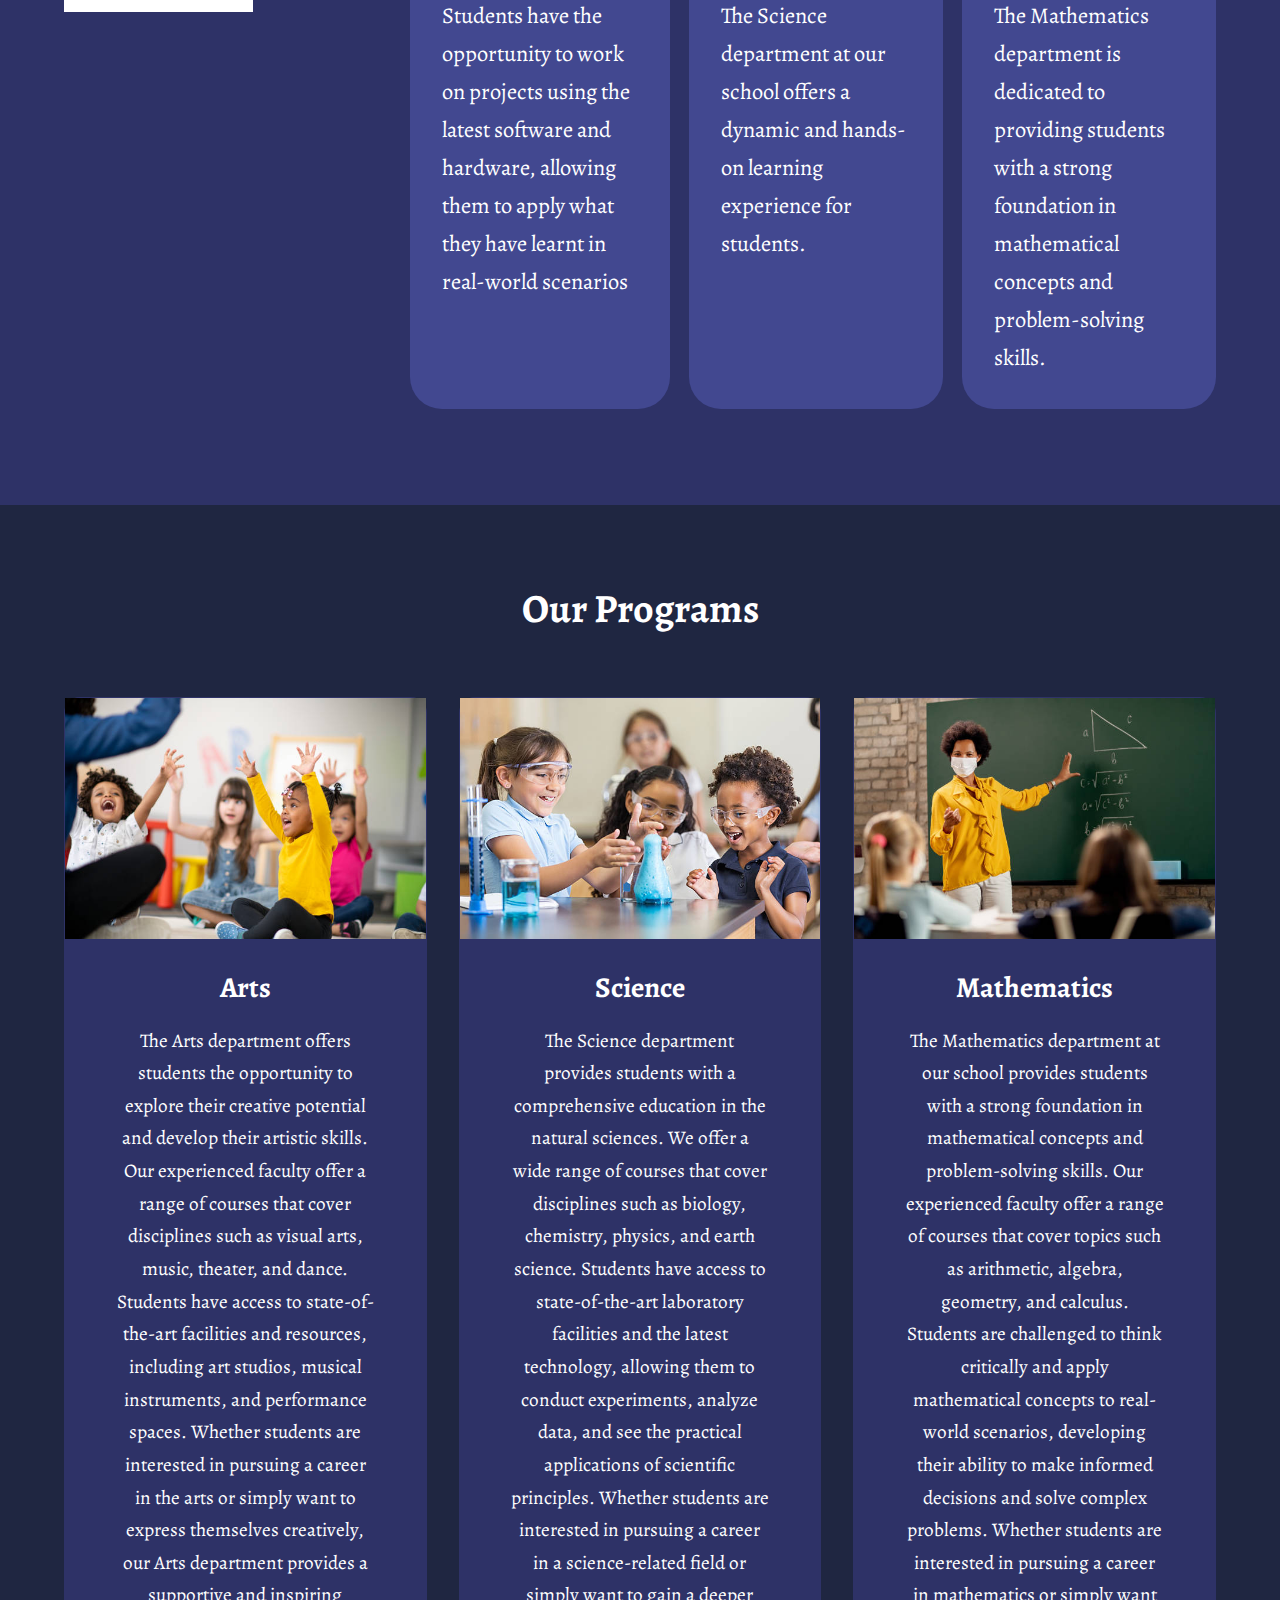
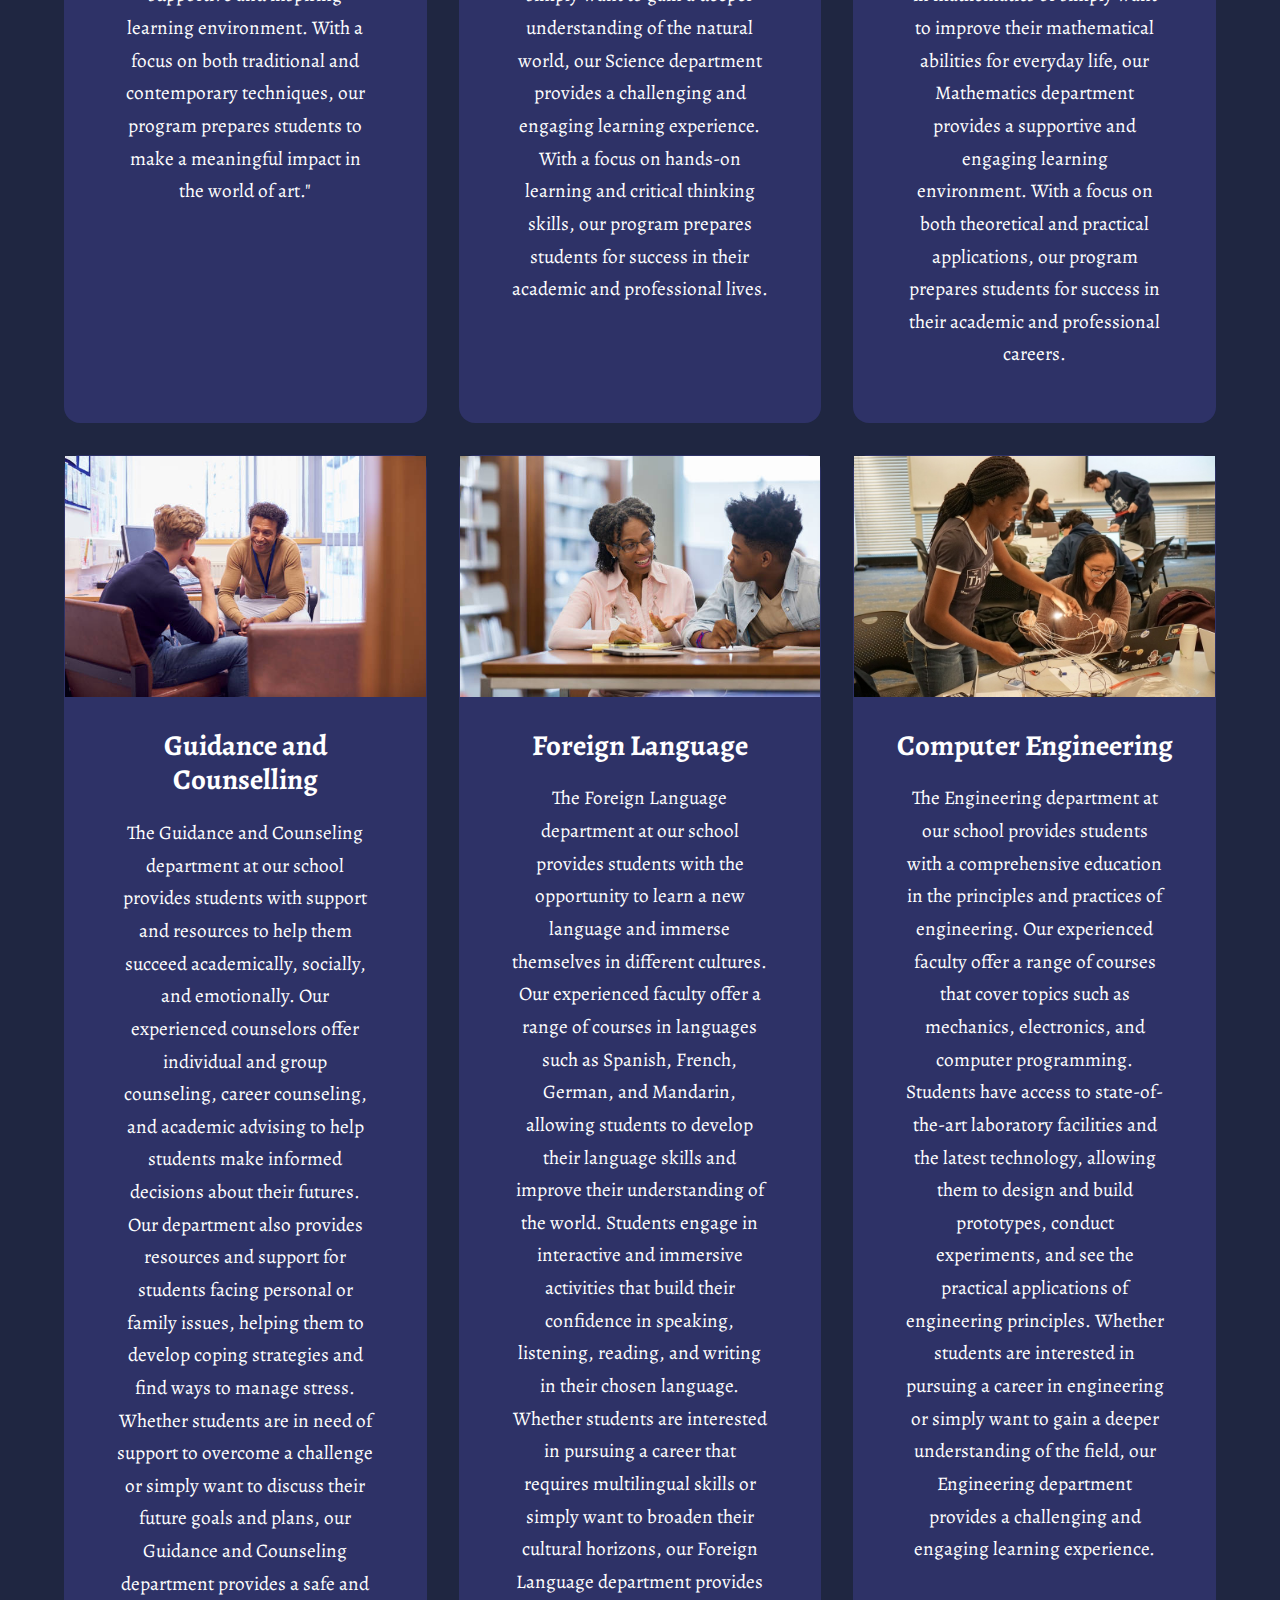
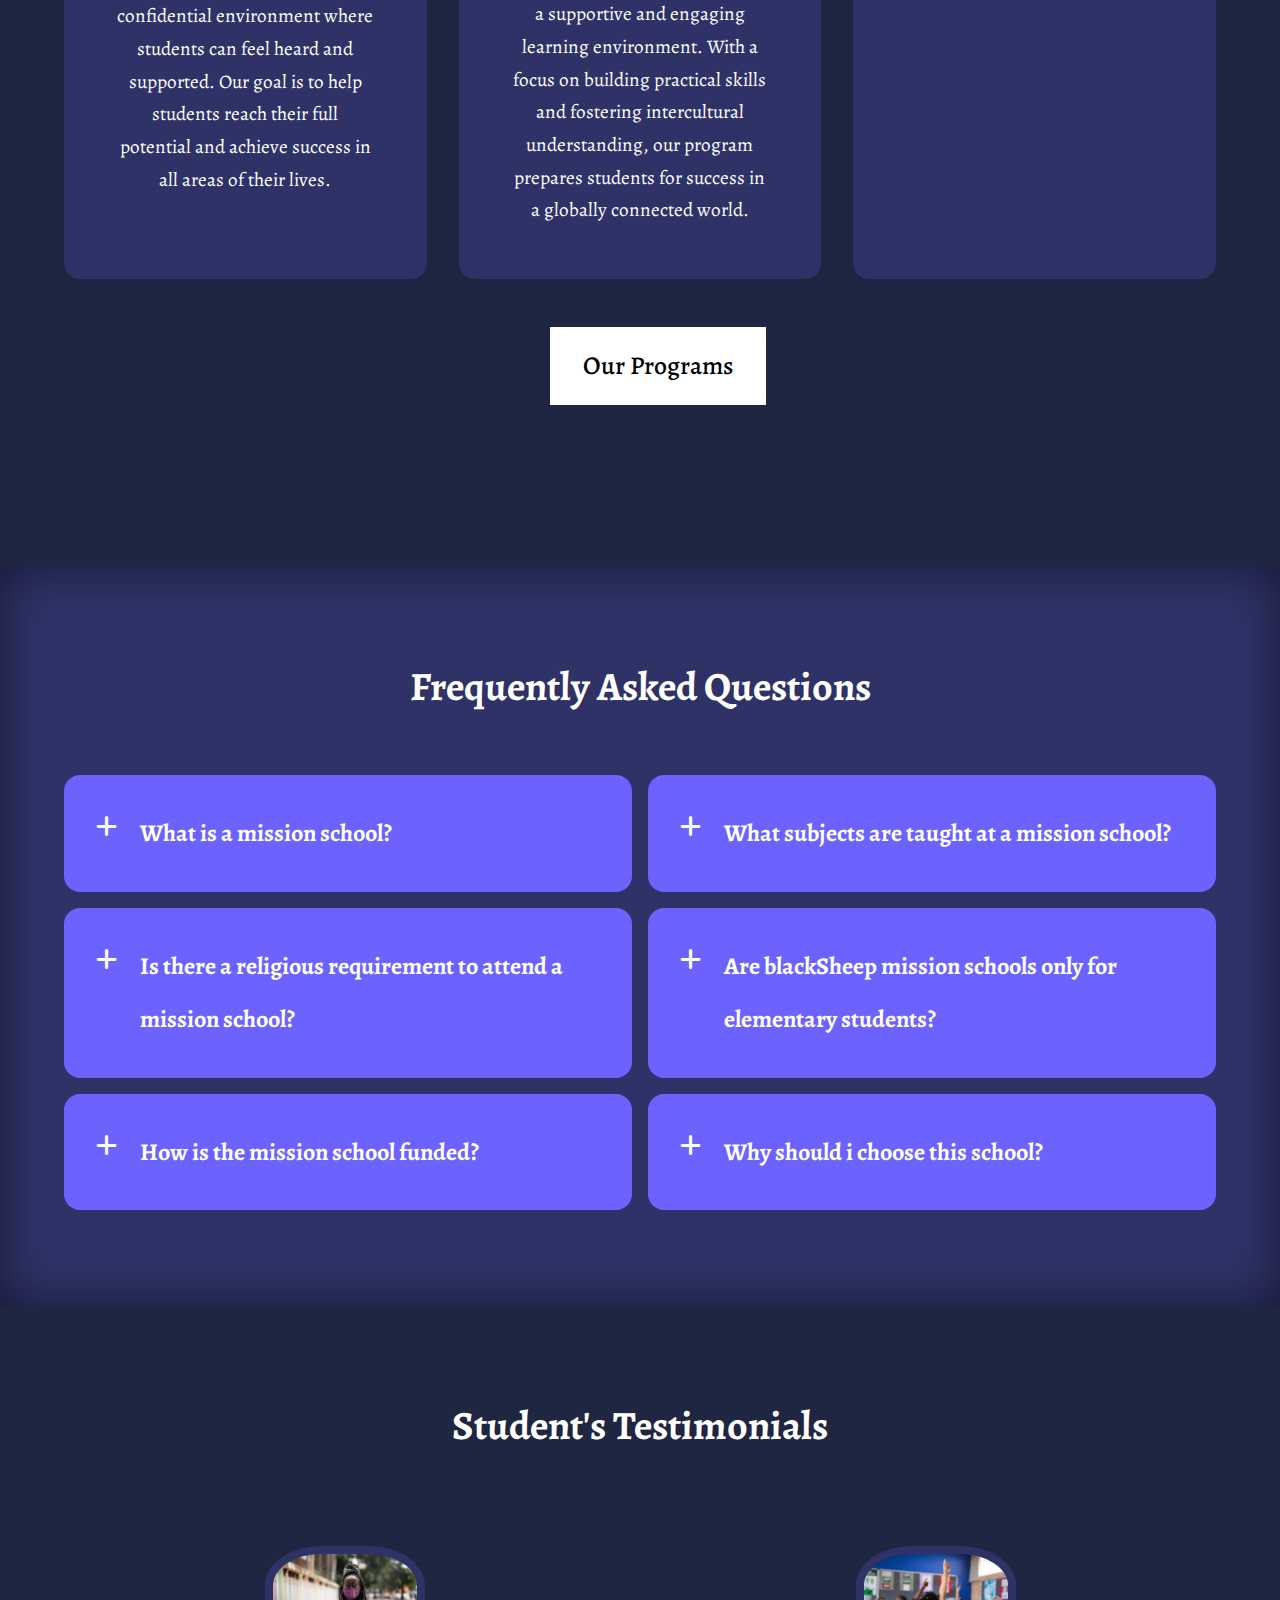
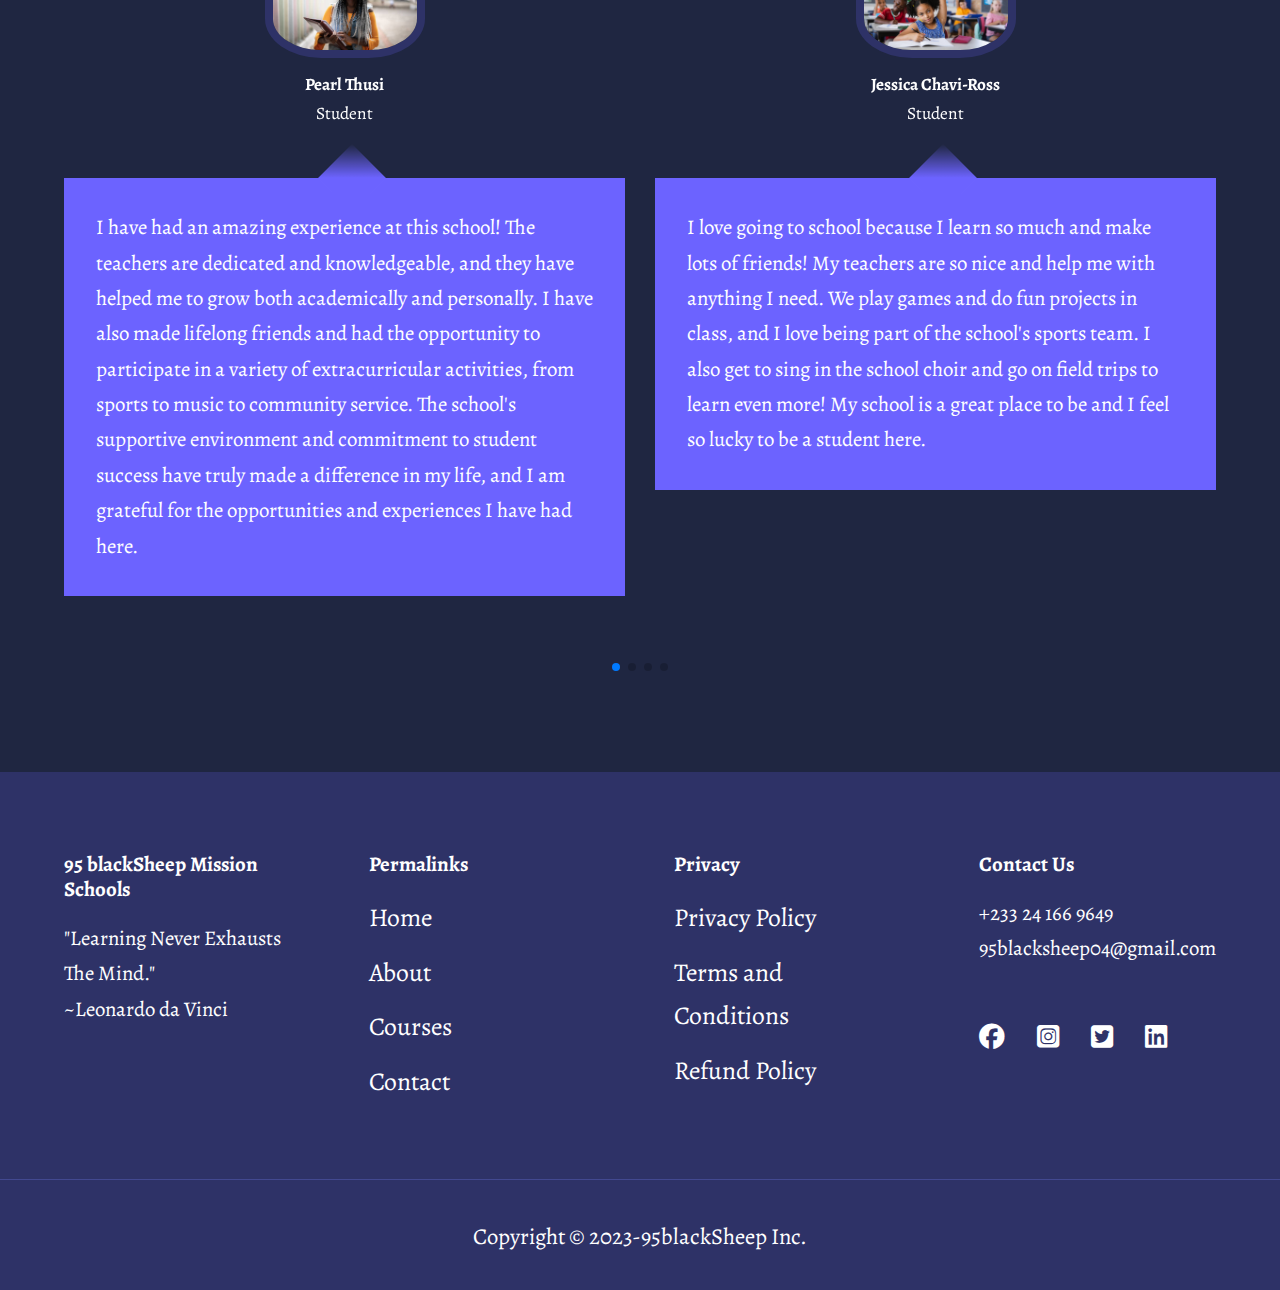
==== commit e0081a78: "Update index.html" ====
--- a/index.html
+++ b/index.html
@@ -34,13 +34,17 @@
 
 
 
-
+    
+    
+    
+    
+    
+  <!--Navigation Bar Pane-->
     <body>
-
-        <!--Navigation Bar Pane-->
         <nav>
             <div class="container nav_container">
                 <a href="index.html"><h4>95 blackSheep Mission Schools</h4></a>
+                
                 <ul class="nav_menu">
                     <li><a href="index.html">Home</a></li>
                     <li><a href="about.html">About</a></li>
@@ -54,16 +58,17 @@
             </div>
         </nav>
 
-
+    
+    
+
+    
         <!--Header-->
         <header>
-            
                 <div class="container header_container">
-
                     <!--Left side Header-->
                     <div class="header_left">
+                        
                         <h2>Empowering Young Hearts, Igniting Unlimited Flames of Potentials.</h2>
-
                         <p>
                             Welcome to the 95 BlackSheep Mission Schools. This is a community
                             where every 
@@ -75,10 +80,9 @@
                             flame of a lifelong learning.
                             This is our school, a home for you.
                         </p>
-
+                        
                         <a href="about.html" class="btn btn-primary">Get Started</a>
                     </div> 
-
 
                 <!--Right side Header-->
                 <div class="header_right">
@@ -86,17 +90,18 @@
                         <img src="./images/s.jpg">
                     </div>
                 </div>
-
+                    
             </div>
         </header>
         
         
         
+    
+    
 
         <!--Departments-->
-
         <section class="departments">
-
+            
             <div class="container departments_container">
                 <div class="departments_left">
                     <h2>Departments</h2>
@@ -167,23 +172,23 @@
             </div>
         </section>
 
-
-                <!--Programs pane -->
+    
+    
+    
+
+        <!--Programs pane -->
         <section class="programs">
             <h2>Our Programs</h2>
-
-
             <div class="container programs_container">
-
-
-
+                
                 <article class="program">
                     <div class="program_image">
                         <img src="./images/sh.JPG">
-                    </div>  
+                    </div> 
+                    
                     <div class="program_info">
                     <h3>Arts</h3>
-                    <p>
+                     <p>
                         The Arts department offers students the 
                         opportunity to explore their creative potential and 
                         develop their artistic skills. Our experienced faculty 
@@ -194,14 +199,16 @@
                         themselves creatively, our Arts department provides a supportive and inspiring 
                         learning environment. With a focus on both traditional and contemporary techniques, 
                         our program prepares students to make a meaningful impact in the world of art."
-                    </p>
-                    </div>
-                </article>
-
+                     </p>
+                    </div>
+                </article>
+
+                
                 <article class="program">
                     <div class="program_image">
                         <img src="./images/sci.JPG">
                     </div>
+                    
                     <div class="program_info">
                         <h3>Science</h3>
                     <p>The Science department provides students with 
@@ -219,10 +226,12 @@
                     </div>
                 </article>
 
+                
                 <article class="program">
                     <div class="program_image">
                         <img src="./images/t2.JPG">
                     </div>
+                    
                     <div class="program_info">
                         <h3>Mathematics</h3>
                     <p>The Mathematics department at our school provides students 
@@ -239,10 +248,12 @@
                     </div>
                 </article> 
 
+                
                 <article class="program">
                     <div class="program_image">
                         <img src="./images/ts6.JPG">
                     </div>
+                    
                     <div class="program_info">
                     <h3>Guidance and Counselling</h3>
                     <p>The Guidance and Counseling department at our school 
@@ -260,10 +271,12 @@
                     </div>
                 </article>
                 
+                
                 <article class="program">
                     <div class="program_image">
                         <img src="./images/ts4.JPG">
                     </div>
+                    
                     <div class="program_info">
                     <h3>Foreign Language</h3>
                     <p>The Foreign Language department at our school provides students 
@@ -308,18 +321,20 @@
             </div>
         </section>
         
+    
         <section class="proLrnMore">
             <div class="container proLrnMore_container">
                 <div class="pro">
-                    <a href="deptExt.html" class="btn">Learn More</a>
-                </div>
-
+                    <a href="courses.html" class="btn">Our Programs</a>
+                </div>
             </div>
            
+            
+            
+            
+            
+       <!--Frequently asked questions pane-->
         </section>
-
-
-        <!--Frequently asked questions pane-->
         <section class="faqs">
             <h2>Frequently Asked Questions</h2>
             <div class="container faqs_container">
@@ -407,18 +422,21 @@
                     </p>
                     </div>
                 </article>
+                
             </div>
         </section>
 
 
 
+    
+    
+    
 
         <!--Testimonials Pane-->
         <section class="container testimonials_container mySwiper">
             <h2>Student's Testimonials</h2>
             <div class="swiper-wrapper">
 
-
                 <article class="testimonial swiper-slide">
                     <div class="avatar">
                         <img src="./images/s1.JPG">
@@ -428,6 +446,8 @@
                         <h5>Pearl Thusi</h5>
                         <small>Student</small>
                     </div>
+                    
+                    
                     <div class="testimonial_body">
                         <p>
                             I have had an amazing experience at this school! The teachers are 
@@ -438,7 +458,6 @@
                             The school's supportive environment and commitment to student success 
                             have truly made a difference in my life, and I am grateful for 
                             the opportunities and experiences I have had here. 
-            
                         </p>
                     </div>
                 </article>
@@ -448,10 +467,12 @@
                     <div class="avatar">
                         <img src="./images/s2.JPG">
                     </div>
+                    
                     <div class="testimonial_info">
                         <h5>Jessica Chavi-Ross</h5>
                         <small>Student</small>
                     </div>
+                    
                     <div class="testimonial_body">
                         <p>
                             I love going to school because I learn so much and make 
@@ -470,10 +491,12 @@
                     <div class="avatar">
                         <img src="./images/t4.JPG">
                     </div>
+                    
                     <div class="testimonial_info">
                         <h5>Chanice Johnson</h5>
                         <small>Alumni</small>
                     </div>
+                    
                     <div class="testimonial_body">
                         <p>
                             I am proud to be an alumni of this school. 
@@ -493,10 +516,12 @@
                     <div class="avatar">
                         <img src="./images/ts6.JPG">
                     </div>
+                    
                     <div class="testimonial_info">
                         <h5>Paul McClin</h5>
                         <small>Alumni</small>
                     </div>
+                    
                     <div class="testimonial_body">
                         <p>
                             I'm proud to be both a teacher and an alumna of this school. 
@@ -512,10 +537,12 @@
                     <div class="avatar">
                         <img src="./images/ts2.JPG">
                     </div>
+                    
                     <div class="testimonial_info">
                         <h5>James Gunner</h5>
                         <small>Tutor</small>
                     </div>
+                    
                     <div class="testimonial_body">
                         <p>
                             As a male teacher at 95 blackSheep Mission Schools, 
@@ -526,15 +553,20 @@
                             n my enjoyment of teaching here.
                         </p>
                     </div>
-                </article>
-            </div>
+                    
+                </article>
+            </div>
+            
             <div class="swiper-pagination"></div>
         </section>
 
 
+    
+    
+    
+   
         <!--Footer pane-->
         <footer>
-
             <div class="container footer_container">
                 <div class="footer_1">
                     <a href="index.html" class="footer_logo"><h4>95 blackSheep Mission Schools</h4></a>
@@ -570,6 +602,8 @@
                 <p> 95blacksheep04@gmail.com </p>
                 </div>
 
+                    
+                    
                 <!--icons from fontawesome.com for footer-->
                 <ul class="footer_socials">
                     <li>
@@ -589,18 +623,19 @@
                 </div>
             </div>
             
+            
             <!--Footer copyright-->
             <div class="footer_copyright">
                 <small>Copyright &copy 2023-95blackSheep Inc.</small>
-            </div>
-
+                
+            </div>
         </footer> 
 
 
+    
 
         <!--Link for swiper js from swiperjs.com-->
         <script src="https://cdn.jsdelivr.net/npm/swiper@8/swiper-bundle.min.js"></script>
-
         <script src="./main.js"></script>
         
         <script>
@@ -622,4 +657,4 @@
         </script>
 
     </body>
-</html>+</html>
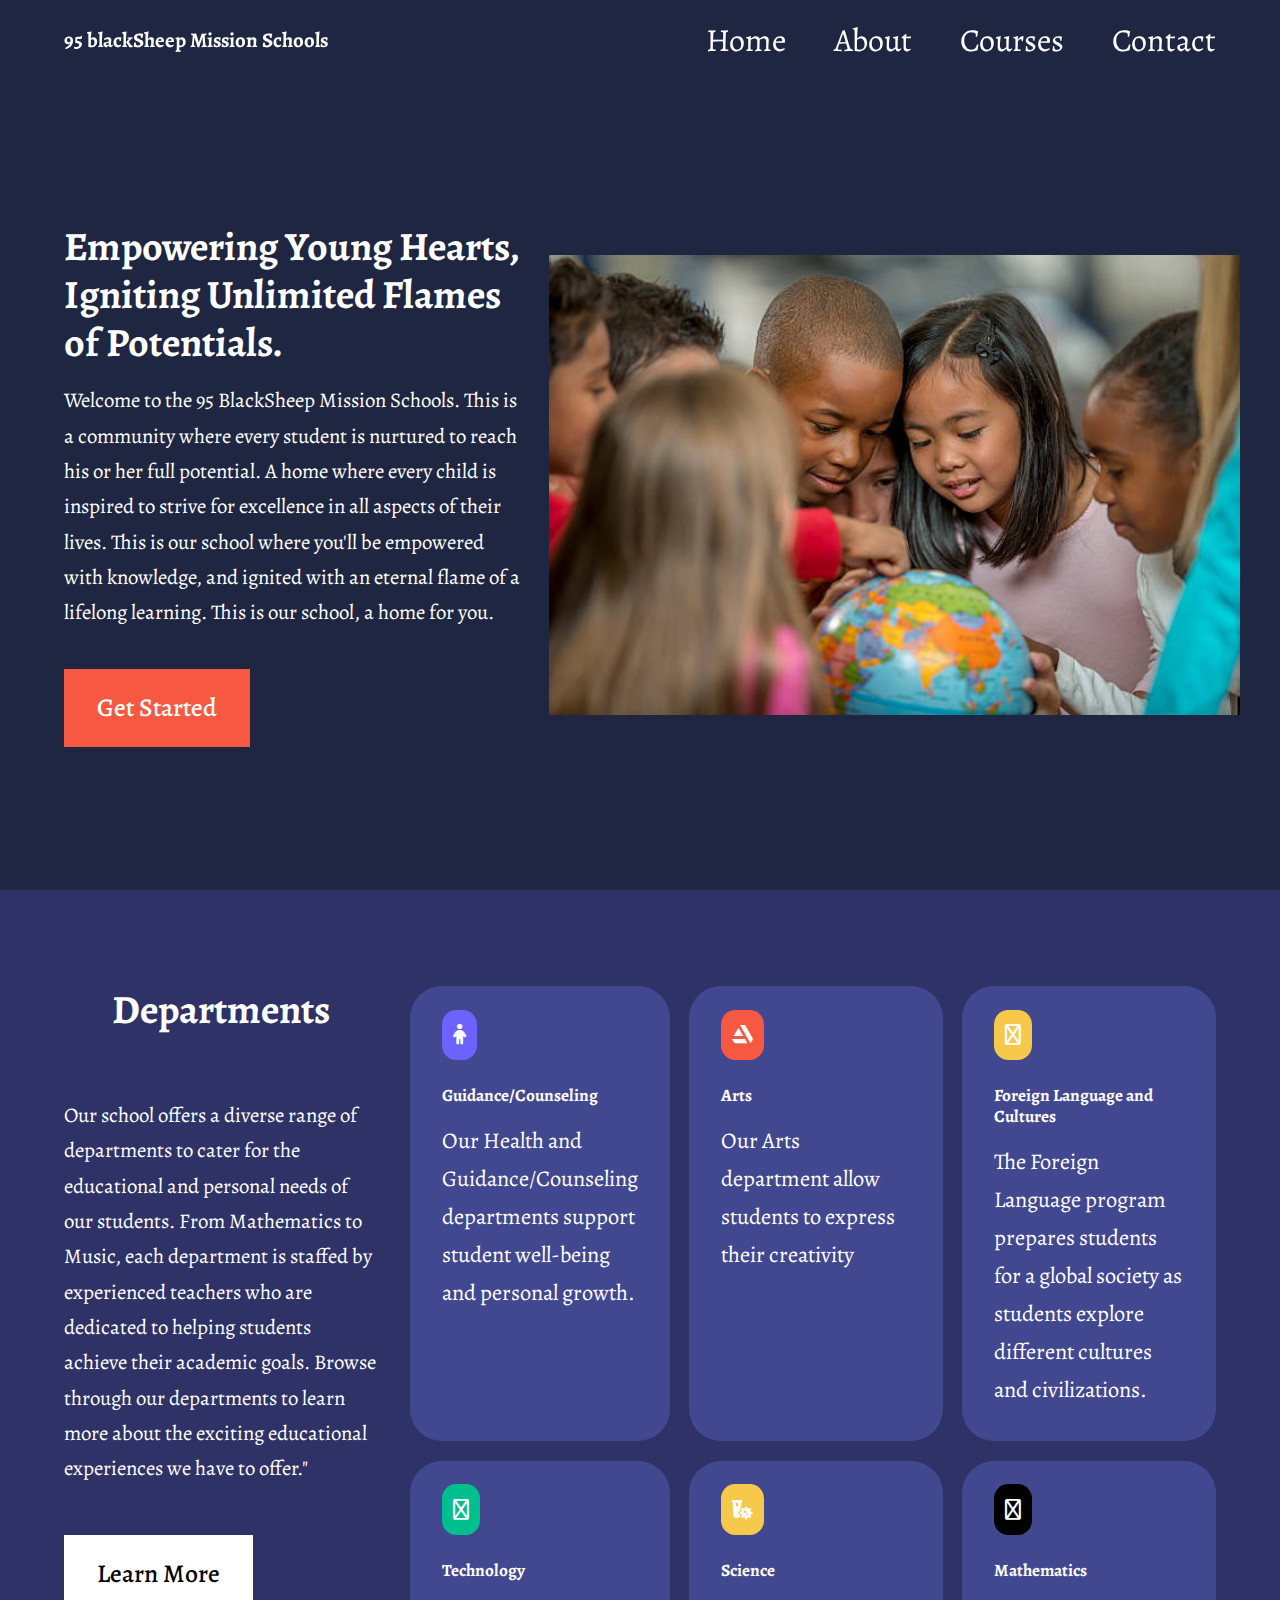
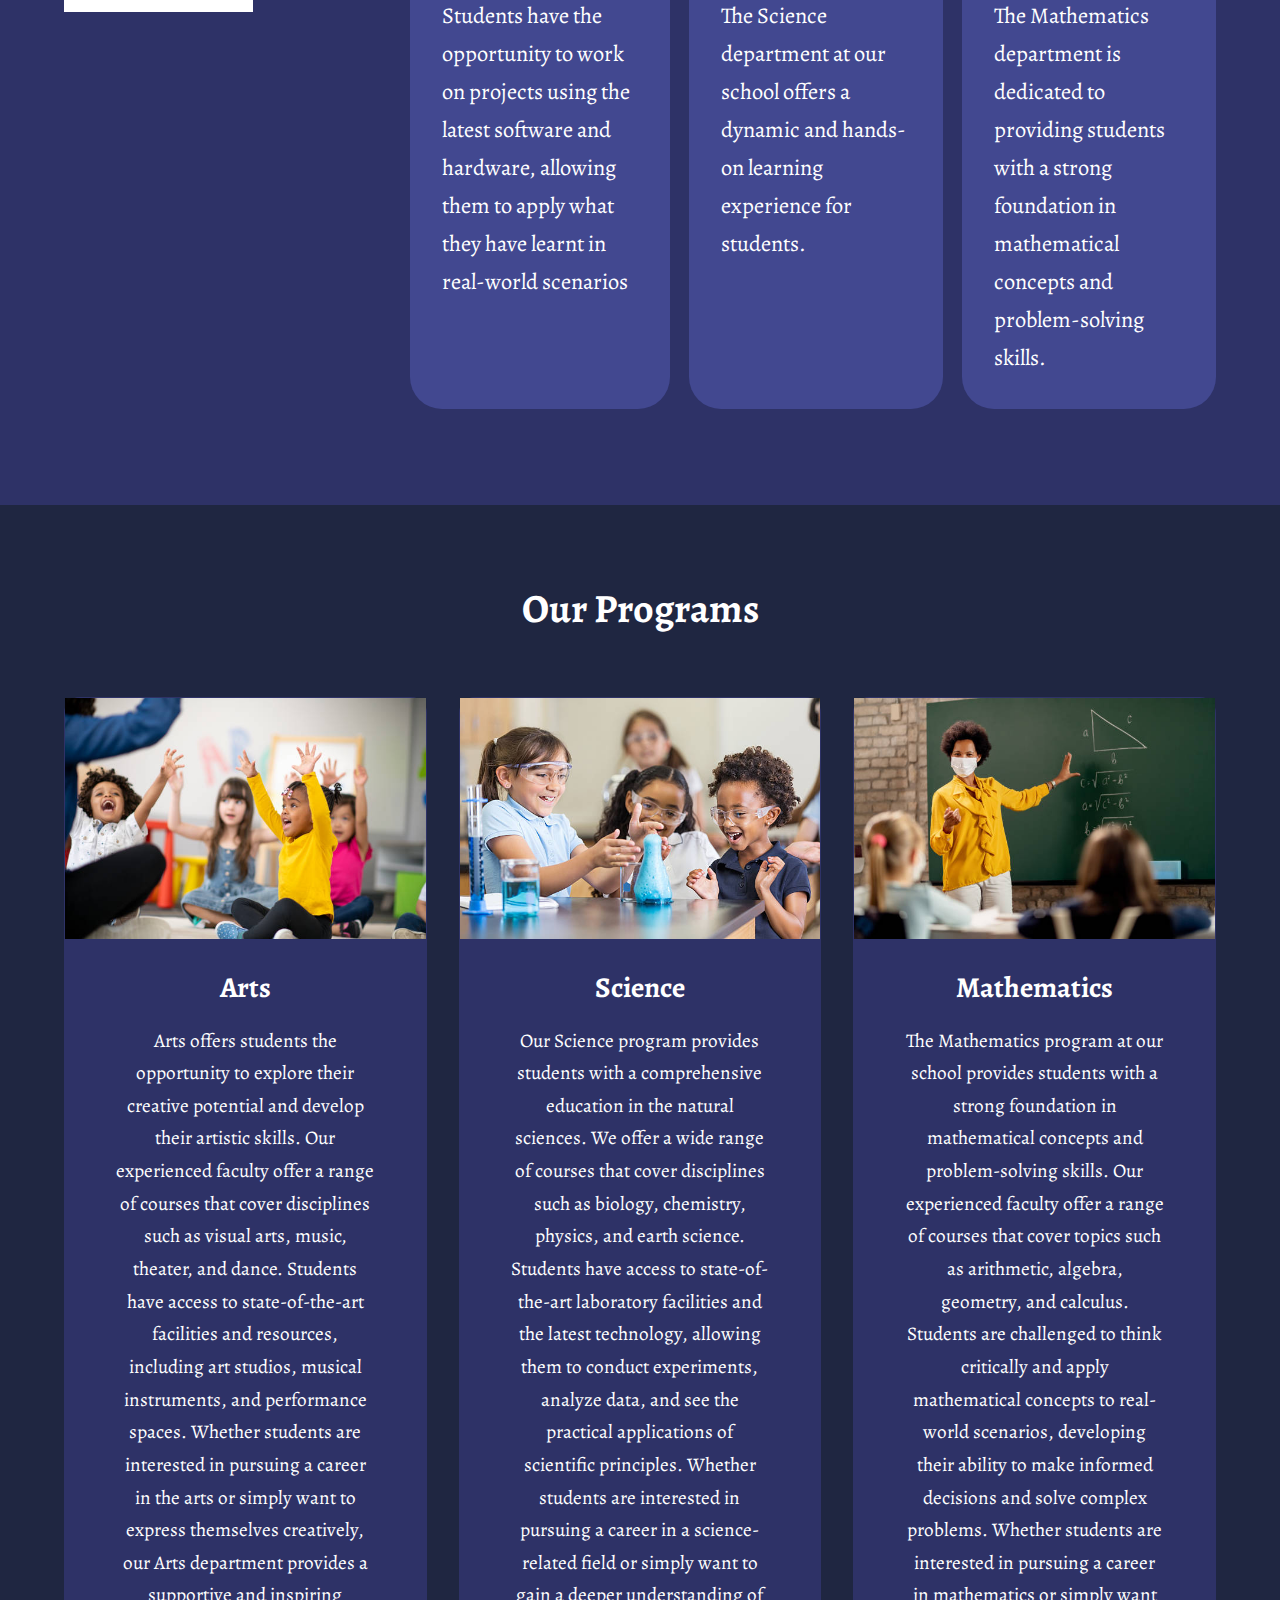
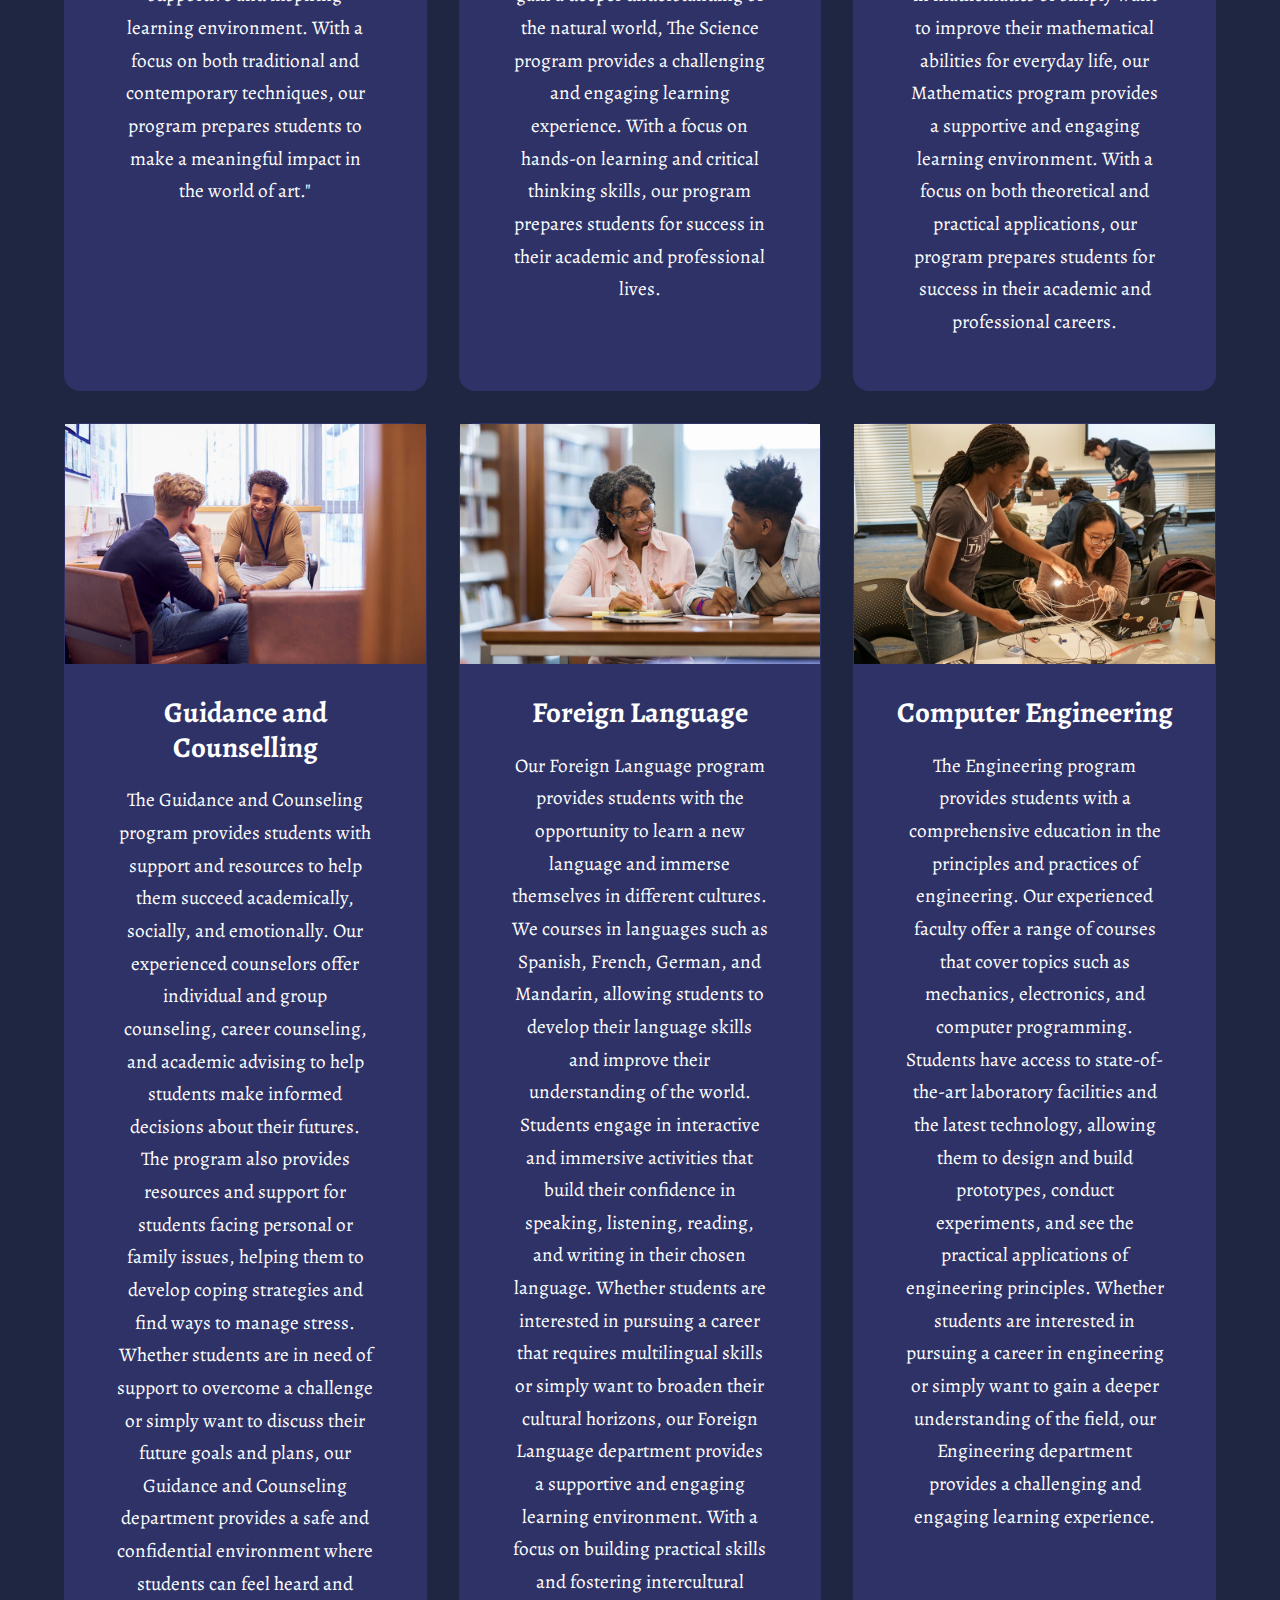
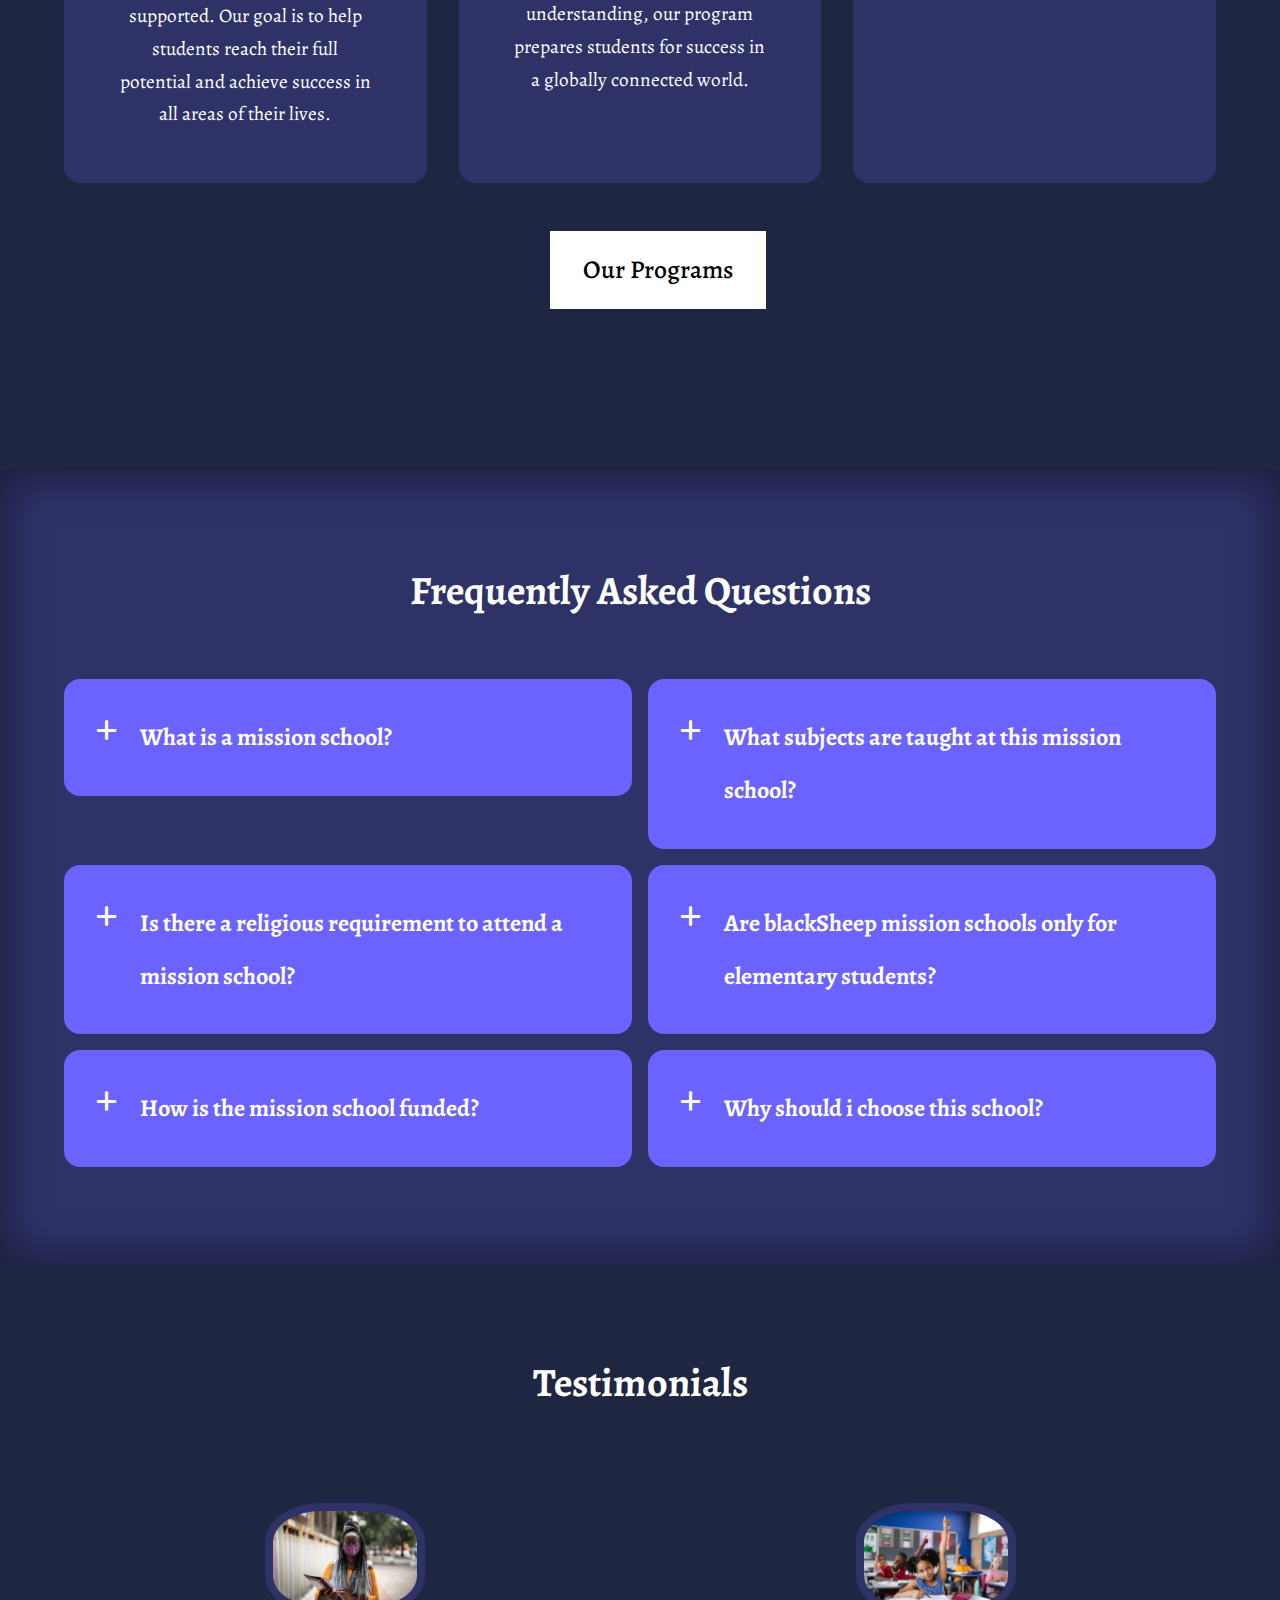
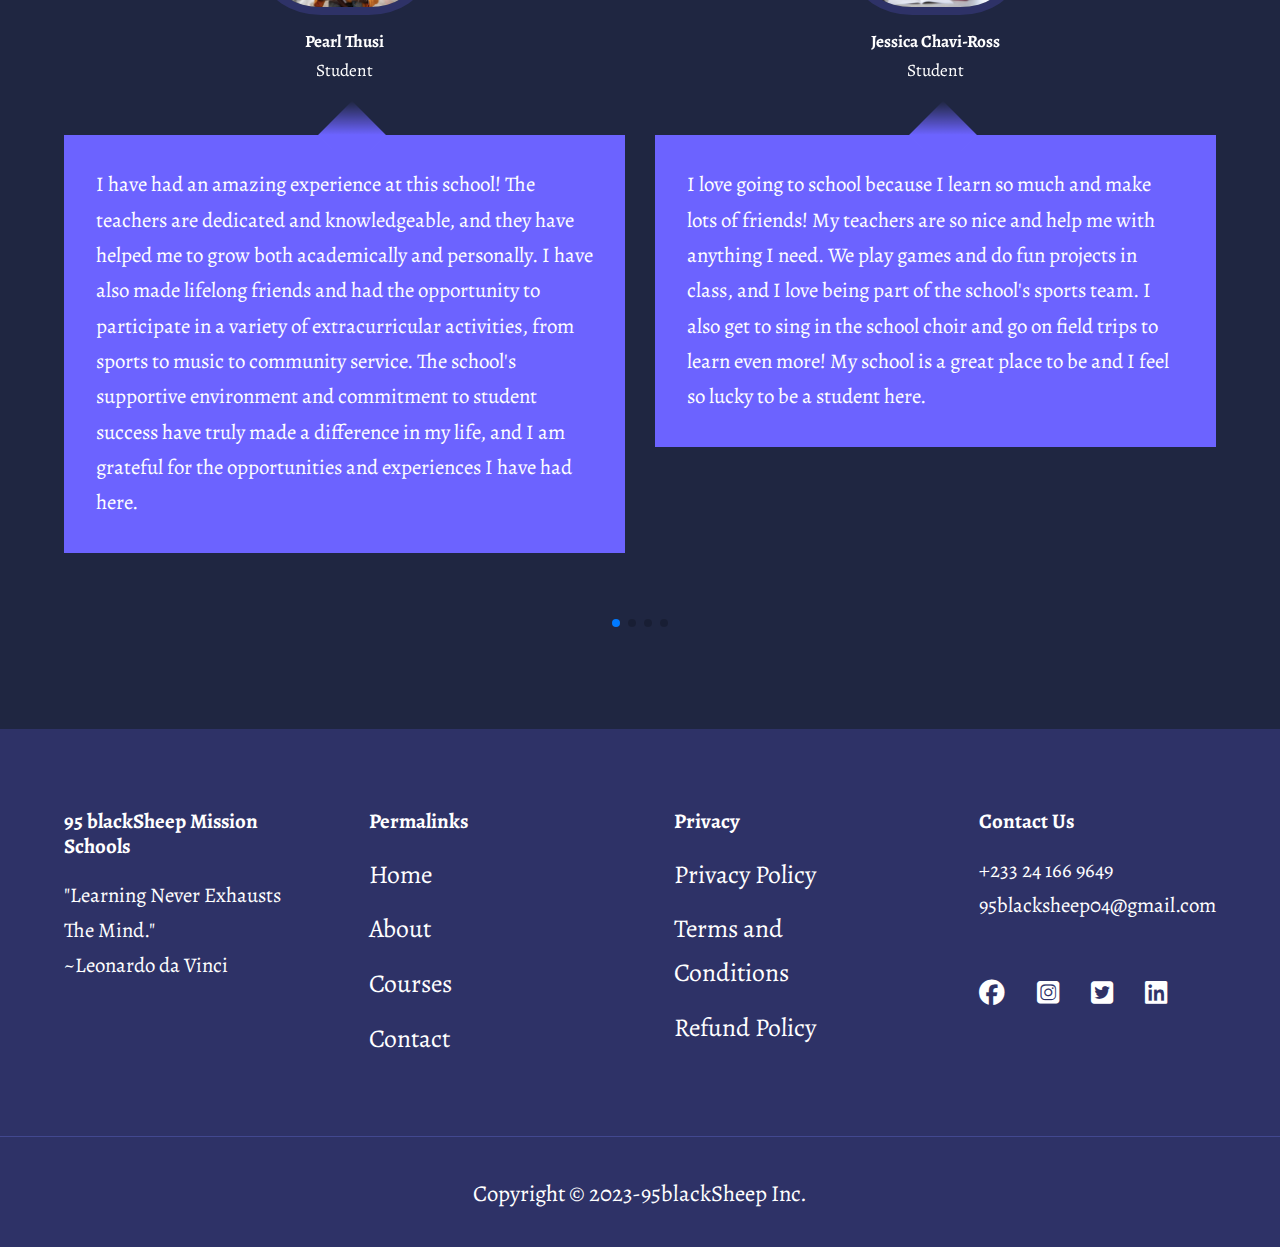
==== commit df8798a3: "Update index.html" ====
--- a/index.html
+++ b/index.html
@@ -189,7 +189,7 @@
                     <div class="program_info">
                     <h3>Arts</h3>
                      <p>
-                        The Arts department offers students the 
+                        Arts offers students the 
                         opportunity to explore their creative potential and 
                         develop their artistic skills. Our experienced faculty 
                         offer a range of courses that cover disciplines such as visual arts, 
@@ -211,7 +211,7 @@
                     
                     <div class="program_info">
                         <h3>Science</h3>
-                    <p>The Science department provides students with 
+                    <p>Our Science program provides students with 
                         a comprehensive education in the natural sciences. 
                        We offer a wide range of courses that cover 
                         disciplines such as biology, chemistry, physics, and earth science. 
@@ -220,7 +220,7 @@
                         and see the practical applications of scientific principles. 
                         Whether students are interested in pursuing a career in a science-related 
                         field or simply want to gain a deeper understanding of the natural world, 
-                        our Science department provides a challenging and engaging learning experience. 
+                        The Science program provides a challenging and engaging learning experience. 
                         With a focus on hands-on learning and critical thinking skills, our program prepares 
                         students for success in their academic and professional lives.</p>
                     </div>
@@ -234,14 +234,14 @@
                     
                     <div class="program_info">
                         <h3>Mathematics</h3>
-                    <p>The Mathematics department at our school provides students 
+                    <p>The Mathematics program at our school provides students 
                         with a strong foundation in mathematical concepts and problem-solving 
                         skills. Our experienced faculty offer a range of courses that cover topics 
                         such as arithmetic, algebra, geometry, and calculus. Students are challenged 
                         to think critically and apply mathematical concepts to real-world scenarios, 
                         developing their ability to make informed decisions and solve complex problems. 
                         Whether students are interested in pursuing a career in mathematics or simply want to 
-                        improve their mathematical abilities for everyday life, our Mathematics department provides 
+                        improve their mathematical abilities for everyday life, our Mathematics program provides 
                         a supportive and engaging learning environment. With a focus on both theoretical and practical 
                         applications, our program prepares students for success in their academic and professional 
                         careers.</p>
@@ -256,12 +256,12 @@
                     
                     <div class="program_info">
                     <h3>Guidance and Counselling</h3>
-                    <p>The Guidance and Counseling department at our school 
+                    <p>The Guidance and Counseling program  
                         provides students with support and resources to help them 
                         succeed academically, socially, and emotionally. Our experienced 
                         counselors offer individual and group counseling, career counseling, 
                         and academic advising to help students make informed decisions about their 
-                        futures. Our department also provides resources and support for students facing 
+                        futures. The program also provides resources and support for students facing 
                         personal or family issues, helping them to develop coping strategies and find ways 
                         to manage stress. Whether students are in need of support to overcome a challenge or 
                         simply want to discuss their future goals and plans, our Guidance and Counseling department 
@@ -279,9 +279,9 @@
                     
                     <div class="program_info">
                     <h3>Foreign Language</h3>
-                    <p>The Foreign Language department at our school provides students 
+                    <p>Our Foreign Language program provides students 
                         with the opportunity to learn a new language and immerse themselves 
-                        in different cultures. Our experienced faculty offer a range of courses 
+                        in different cultures. We courses 
                         in languages such as Spanish, French, German, and Mandarin, allowing students 
                         to develop their language skills and improve their understanding of the world. 
                         Students engage in interactive and immersive activities that build their confidence in 
@@ -301,7 +301,7 @@
 
                     <div class="program_info">
                         <h3>Computer Engineering</h3>
-                    <p>The Engineering department at our school provides 
+                    <p>The Engineering program provides 
                         students with a comprehensive education in the principles 
                         and practices of engineering. Our experienced faculty offer a 
                         range of courses that cover topics such as 
@@ -344,9 +344,11 @@
                     <div class="question_answer">
                     <h4>What is a mission school?</h4>
                     <p>
-                        A mission school is a type of educational institution that is 
+                        Although a mission school is a type of educational institution that is 
                         usually run by a religious organization or mission society, with 
-                        the purpose of providing education and spreading religious beliefs.
+                        the purpose of providing education and spreading religious beliefs, our 
+                        school is said to be a mission school by way of its mission to make information and knowledge
+                        accessible and available to all.
                     </p>
                     </div>
                 </article>
@@ -354,13 +356,13 @@
                 <article class="faq">
                     <div class="faq_icon"><i class="fa-solid fa-plus"></i></div>
                     <div class="question_answer">
-                        <h4>What subjects are taught at a mission school?</h4>
-                        <p>
-                            Mission schools typically offer a broad range of 
+                        <h4>What subjects are taught at this mission school?</h4>
+                        <p>
+                            Our mission school offer a broad range of 
                             subjects, including traditional academic courses in 
                             subjects such as mathematics, science, history, and language arts, 
-                            as well as religious education.
-                            Our mission school aims at making quality working knowledge available to all.
+                            as well as religious education and technology.
+                            Our mission school mainly aims at making quality working knowledge available to all.
                         </p>
                         </div>
                 </article>
@@ -370,10 +372,11 @@
                     <div class="question_answer">
                         <h4>Is there a religious requirement to attend a mission school?</h4>
                         <p>
-                            Even though some mission schools may have a religious requirement, we
+                            Even though our school is built upon the teachings of, and our faith in 
+                            the Lord Jesus Christ, we
                             are open to students of all religious backgrounds. It is worth noting that,
                             we take interest in the spiritual up-brining of our students but that notwithstanding, 
-                            our students are not glued to a particular religion. 
+                            our students are not required to identify with a particular religion. 
                         </p>
                     </div>
                 </article>
@@ -384,7 +387,7 @@
                         <h4>Are blackSheep mission schools only for elementary students?</h4>
                         <p>
                             No. We offer education for students of all ages, 
-                            from preschool to high school. We also have boarding 
+                            from pre-school to high school. We also have boarding 
                             facilities for students who live far from the school.
                         </p>
                     </div>                 
@@ -434,7 +437,7 @@
 
         <!--Testimonials Pane-->
         <section class="container testimonials_container mySwiper">
-            <h2>Student's Testimonials</h2>
+            <h2>Testimonials</h2>
             <div class="swiper-wrapper">
 
                 <article class="testimonial swiper-slide">
